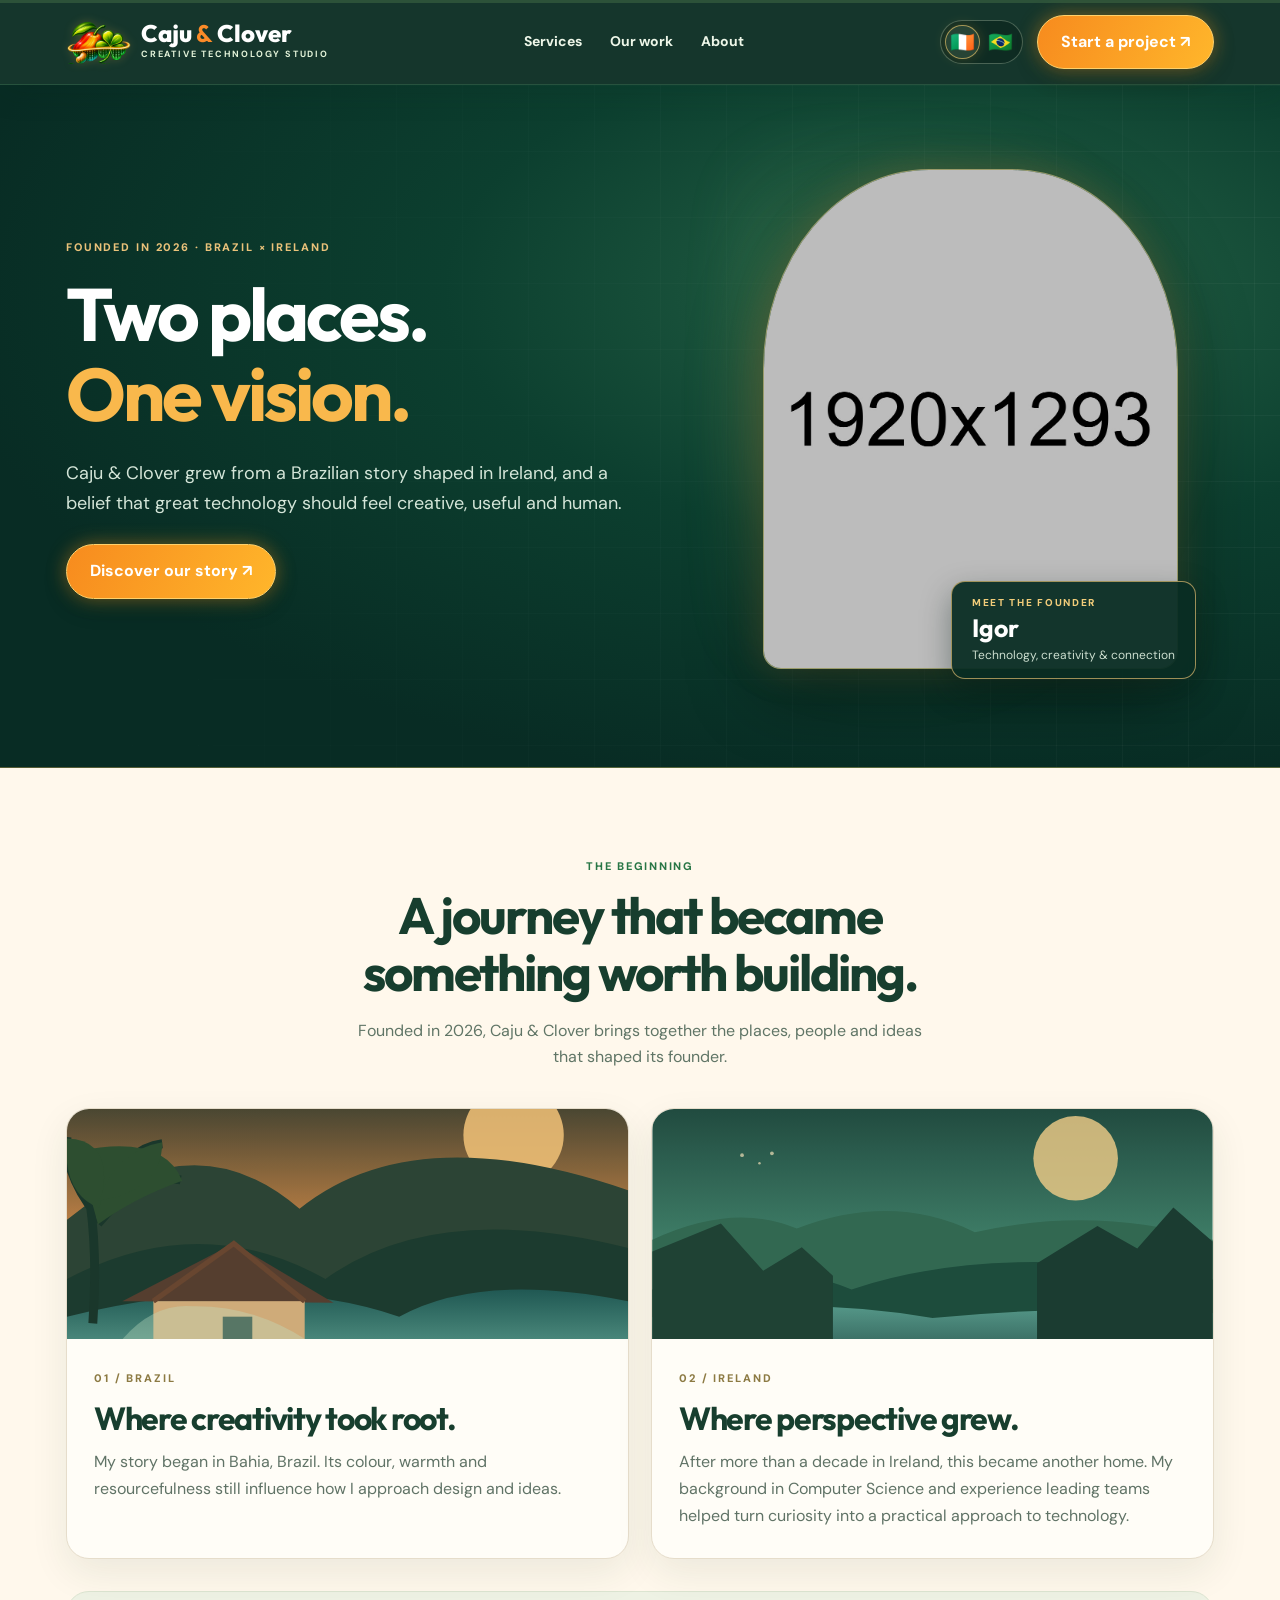
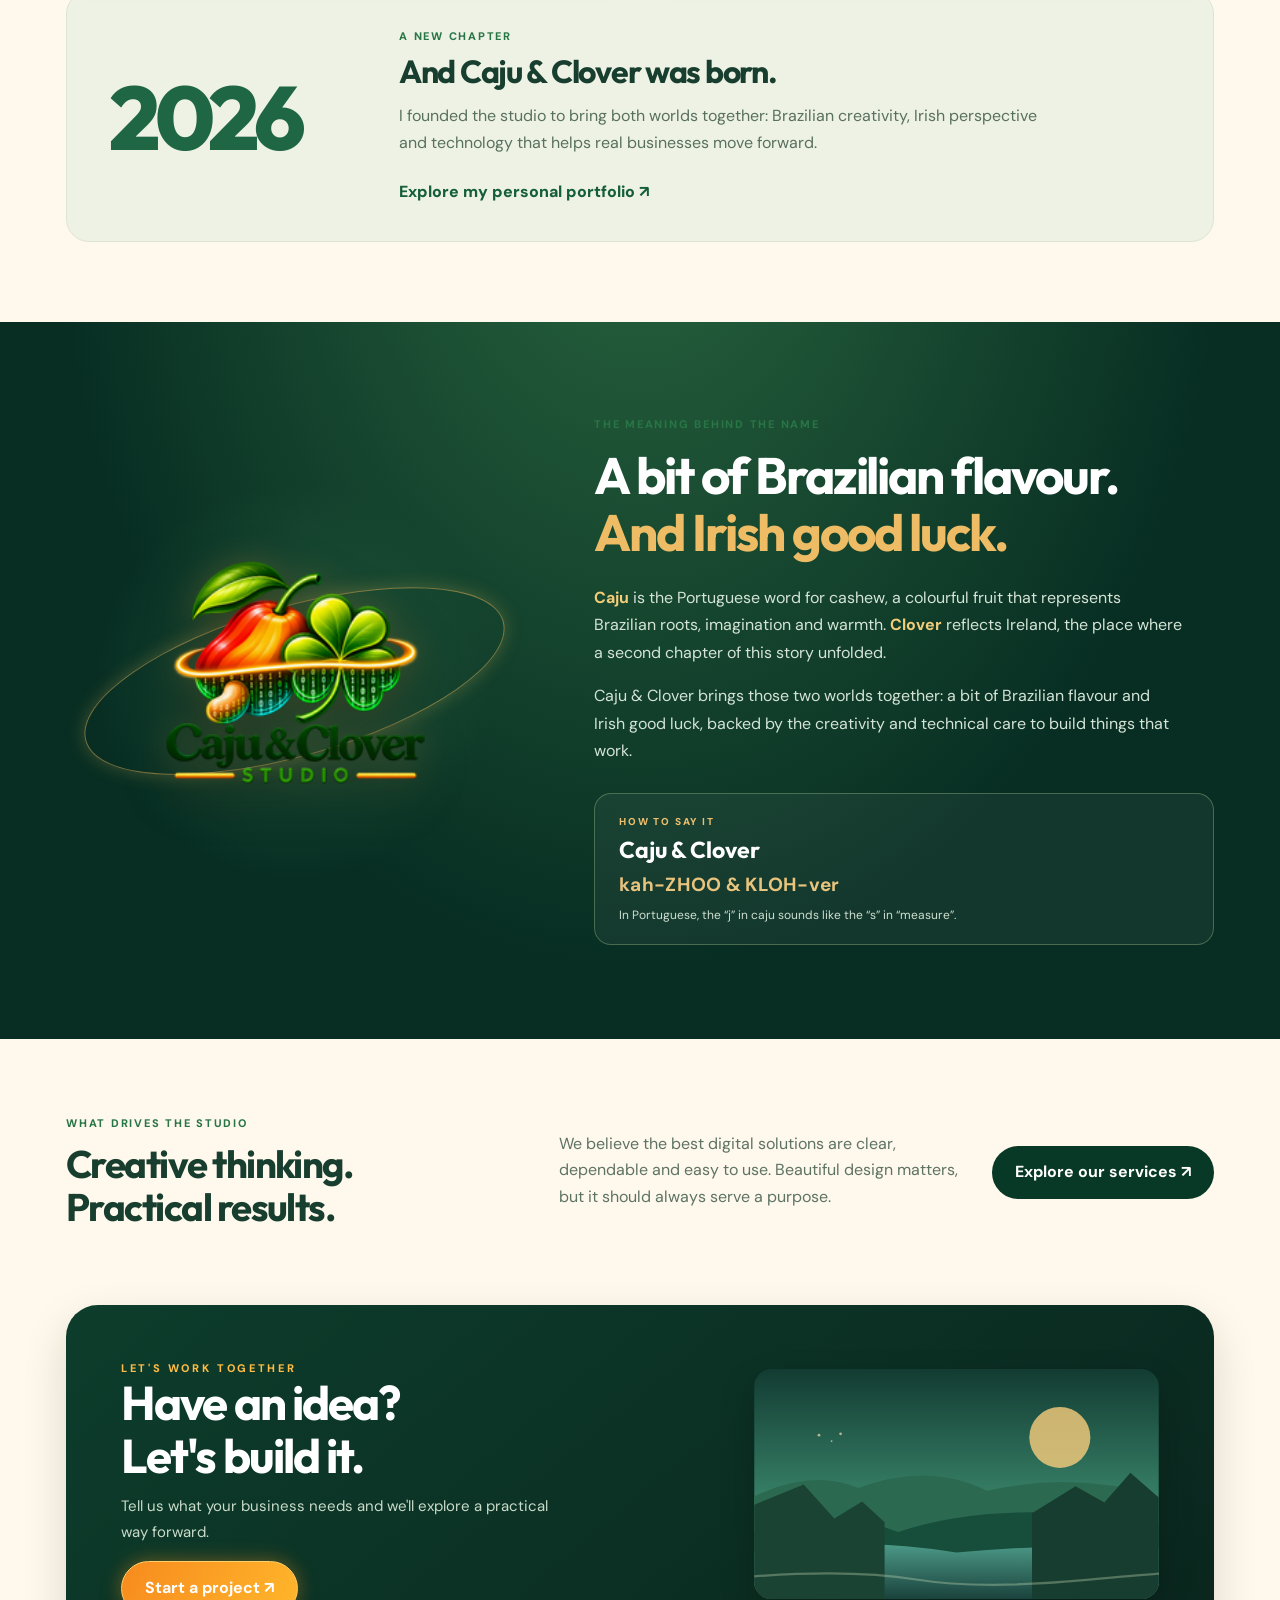
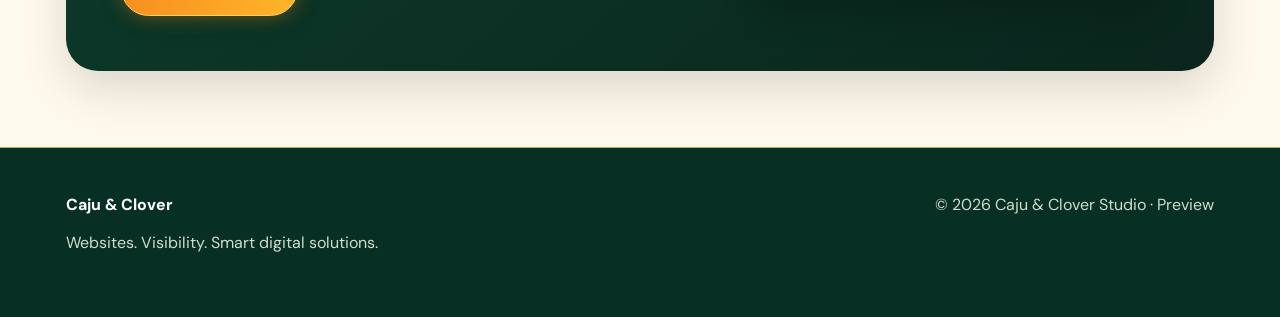
==== caju-clover-preview/about.html @ a272447a "Use approved Caju Clover branding in about.html header, favicon and About artwork" ====
<!doctype html><html lang="en"><head><meta charset="UTF-8"><meta name="viewport" content="width=device-width,initial-scale=1"><title>About | Caju & Clover Studio</title><meta name="description" content="Discover the Brazilian-Irish creative technology studio behind Caju & Clover."><link rel="icon" type="image/png" href="assets/favicon.png?v=2"><link rel="apple-touch-icon" href="assets/favicon.png?v=2"><link rel="stylesheet" href="styles.css"><link rel="stylesheet" href="premium.css"><script defer src="i18n.js"></script><script defer src="script.js"></script></head><body><header><div class="progress-track"><div class="progress-bar" id="scroll-progress"></div></div><div class="nav container"><a class="logo" href="./"><img class="brand-icon" src="assets/logo-mark.png?v=2" width="82" height="55" alt="Caju & Clover logo"><span class="brand-name">Caju <b>&</b> Clover<small>CREATIVE TECHNOLOGY STUDIO</small></span></a><nav class="links"><a href="./#services">Services</a><a href="./#work">Our work</a><a href="about.html">About</a></nav><div class="nav-actions"><div class="language-switch" role="group" aria-label="Website language"><button type="button" class="language-button" data-lang="en" aria-label="English (Ireland)" title="English" aria-pressed="true"><span aria-hidden="true">🇮🇪</span></button><button type="button" class="language-button" data-lang="pt" aria-label="Português (Brasil)" title="Português" aria-pressed="false"><span aria-hidden="true">🇧🇷</span></button></div><a class="pill" href="./#contact">Start a project ↗</a></div></div></header><main>
<section class="about-hero founder-hero"><div class="container founder-hero-grid">
  <div class="founder-hero-copy"><div class="eyebrow">FOUNDED IN 2026 · BRAZIL × IRELAND</div>
    <h1>Two places.<br><span class="gold-word">One vision.</span></h1>
    <p>Caju & Clover grew from a Brazilian story shaped in Ireland, and a belief that great technology should feel creative, useful and human.</p>
    <a class="btn gold" href="#our-story">Discover our story ↗</a>
  </div>
  <div class="founder-portrait-wrap"><div class="portrait-halo" aria-hidden="true"></div>
    <img class="founder-portrait" src="../images/about-image-lg.jpg" alt="Portrait from Igor's personal portfolio" loading="eager" width="480" height="500">
    <div class="founder-portrait-caption"><span>MEET THE FOUNDER</span><strong>Igor</strong><small>Technology, creativity & connection</small></div>
  </div>
</div></section>
<section class="section story-section" id="our-story"><div class="container">
  <div class="story-heading"><div class="tag">THE BEGINNING</div><h2>A journey that became<br>something worth building.</h2><p>Founded in 2026, Caju & Clover brings together the places, people and ideas that shaped its founder.</p></div>
  <div class="journey-grid">
    <article class="journey-card journey-brazil"><img src="assets/pousada.svg" alt="Illustrated Brazilian landscape at golden hour" loading="lazy"><div class="journey-copy"><span class="journey-number">01 / BRAZIL</span><h3>Where creativity took root.</h3><p>My story began in Bahia, Brazil. Its colour, warmth and resourcefulness still influence how I approach design and ideas.</p></div></article>
    <article class="journey-card journey-ireland"><img src="assets/irish-coast.svg" alt="Illustrated Irish coastal hills at sunset" loading="lazy"><div class="journey-copy"><span class="journey-number">02 / IRELAND</span><h3>Where perspective grew.</h3><p>After more than a decade in Ireland, this became another home. My background in Computer Science and experience leading teams helped turn curiosity into a practical approach to technology.</p></div></article>
  </div>
  <div class="founding-statement"><div class="founding-year">2026</div><div><div class="tag">A NEW CHAPTER</div><h3>And Caju & Clover was born.</h3><p>I founded the studio to bring both worlds together: Brazilian creativity, Irish perspective and technology that helps real businesses move forward.</p><a href="https://igorads.com/" target="_blank" rel="noopener noreferrer" class="story-link">Explore my personal portfolio ↗</a></div></div>
</div></section>
<section class="section name-section highlight"><div class="container">
  <div class="name-story-grid"><div class="name-story-image"><img class="approved-name-logo" src="assets/logo-approved.png?v=2" width="200" height="200" alt="Caju & Clover Studio official logo" loading="lazy"><span class="name-orbit" aria-hidden="true"></span></div><div class="name-story-copy">
    <div class="tag">THE MEANING BEHIND THE NAME</div><h2>A bit of Brazilian flavour.<br><span class="warm-word">And Irish good luck.</span></h2>
    <p><strong>Caju</strong> is the Portuguese word for cashew, a colourful fruit that represents Brazilian roots, imagination and warmth. <strong>Clover</strong> reflects Ireland, the place where a second chapter of this story unfolded.</p>
    <p>Caju & Clover brings those two worlds together: a bit of Brazilian flavour and Irish good luck, backed by the creativity and technical care to build things that work.</p>
    <div class="pronunciation"><span class="pronunciation-label">HOW TO SAY IT</span><strong>Caju & Clover</strong><span class="pronunciation-sound">kah-ZHOO &amp; KLOH-ver</span><small>In Portuguese, the “j” in caju sounds like the “s” in “measure”.</small></div>
  </div></div>
</div></section>
<section class="section founder-values"><div class="container founder-values-inner">
  <div><div class="tag">WHAT DRIVES THE STUDIO</div><h2>Creative thinking.<br>Practical results.</h2></div>
  <p>We believe the best digital solutions are clear, dependable and easy to use. Beautiful design matters, but it should always serve a purpose.</p>
  <a class="pill" href="./#services">Explore our services ↗</a>
</div></section>
<section class="section" style="padding-top:0"><div class="container"><div class="contact founder-contact"><div><div class="eyebrow">LET'S WORK TOGETHER</div><h2>Have an idea?<br>Let's build it.</h2><p>Tell us what your business needs and we'll explore a practical way forward.</p><a class="btn gold" href="./#contact">Start a project ↗</a></div><div class="founder-contact-art" aria-hidden="true"><img src="assets/irish-coast.svg" alt=""></div></div></div></section>
</main><footer><div class="container"><div><a class="footer-brand" href="./" aria-label="Caju & Clover homepage"><strong>Caju & Clover</strong></a><p>Websites. Visibility. Smart digital solutions.</p></div><div>© <span data-year></span> Caju & Clover Studio · Preview</div></div></footer></body></html>
---- caju-clover-preview/styles.css ----
@import url('https://fonts.googleapis.com/css2?family=DM+Sans:wght@400;500;600;700&family=Outfit:wght@400;500;600;700;800&display=swap');
:root{--forest:#082f23;--deep:#061f19;--mint:#bade9d;--cream:#faf7ef;--gold:#f5bb52;--orange:#f47737;--ink:#173e2e;--line:#dfe7d6}*{box-sizing:border-box}html{scroll-behavior:smooth}body{margin:0;font:16px/1.55 'DM Sans',sans-serif;color:var(--ink);background:var(--cream)}h1,h2,h3,h4{font-family:Outfit,sans-serif;line-height:1.08;letter-spacing:-.04em;margin:0}p{margin:.8rem 0 1rem}a{text-decoration:none;color:inherit}button,input,select,textarea{font:inherit}button{cursor:pointer}.container{max-width:1200px;margin:auto;padding:0 26px}header{position:sticky;top:0;z-index:100;background:#faf7efeb;border-bottom:1px solid #e3e8dc;backdrop-filter:blur(18px)}.nav{height:84px;display:flex;align-items:center;justify-content:space-between;gap:30px}.logo{font:800 25px/1 Outfit;color:var(--forest);white-space:nowrap}.logo b{color:var(--orange)}.logo small{display:block;font:700 9px/2 'DM Sans';letter-spacing:.2em;color:#69836f}.links{display:flex;align-items:center;gap:28px;font-size:14px;font-weight:700}.links a:hover{color:#d47d19}.pill,.btn{display:inline-flex;align-items:center;justify-content:center;gap:12px;border:0;border-radius:100px;padding:14px 23px;font-weight:700;transition:.25s transform,.25s box-shadow}.btn:hover,.pill:hover{transform:translateY(-3px);box-shadow:0 12px 35px #0002}.pill{background:var(--forest);color:white}.btn.gold{background:var(--gold);color:var(--forest)}.btn.ghost{border:1px solid #a2b3a5;color:white;background:#ffffff0b}.eyebrow{font-weight:800;font-size:11px;letter-spacing:.24em;text-transform:uppercase;color:var(--gold)}.hero{position:relative;overflow:hidden;min-height:660px;background:radial-gradient(ellipse at 78% 35%,#1a6349 0%,transparent 42%),linear-gradient(140deg,#061d18,#103d2d 75%);color:#fff}.hero:after{content:'';position:absolute;inset:0;pointer-events:none;background-image:linear-gradient(#ffffff09 1px,transparent 1px),linear-gradient(90deg,#ffffff09 1px,transparent 1px);background-size:65px 65px;mask-image:linear-gradient(90deg,transparent,#000)}.hero-inner{position:relative;z-index:1;display:grid;grid-template-columns:1fr 1fr;align-items:center;gap:45px;min-height:650px}.hero h1{font-size:clamp(48px,5.5vw,86px);max-width:700px}.hero h1 em{color:#f7bb57;font-style:normal}.hero p{max-width:530px;color:#c6d8cb;font-size:18px}.cta{display:flex;gap:13px;flex-wrap:wrap;margin-top:30px}.chips{display:flex;flex-wrap:wrap;gap:8px;margin-top:35px}.chips span{border:1px solid #ffffff26;padding:8px 12px;border-radius:99px;color:#d8ebdd;font-size:12px}.orb{position:relative;height:430px;display:grid;place-items:center}.halo{position:absolute;width:380px;height:380px;background:radial-gradient(circle,#f5bb5260,transparent 68%);filter:blur(15px);animation:pulse 5s ease-in-out infinite}.screen{position:relative;width:90%;max-width:520px;border:1px solid #91b8a276;border-radius:17px;background:#f9f8ef;color:var(--forest);box-shadow:0 30px 80px #0008;transform:perspective(900px) rotateY(-10deg) rotateX(4deg);animation:float 7s ease-in-out infinite;overflow:hidden}.screen-top{padding:13px 18px;background:#e4eadb;display:flex;gap:6px}.dot{height:8px;width:8px;border-radius:50%;background:#96af94}.screen-hero{padding:40px 30px;background:linear-gradient(145deg,#fffdf5,#e8f3df);min-height:245px}.screen-hero h3{font-size:45px}.screen-hero p{font-size:13px;color:#5e7467}.mock-cta{background:#0a4a35;color:#fff;padding:9px 14px;border-radius:40px;font:700 12px 'DM Sans';display:inline-block}.screen-foot{padding:15px;display:grid;grid-template-columns:repeat(3,1fr);gap:10px}.screen-foot i{height:45px;background:#e6f0db;border-radius:10px}.float-label{position:absolute;z-index:2;background:#f5bb52;color:#073324;padding:15px 20px;border-radius:15px;right:-7px;bottom:15px;box-shadow:0 15px 50px #0004;font-size:13px;font-weight:800;animation:float 5s ease-in-out infinite reverse}.section{padding:100px 0}.section-head{display:flex;align-items:end;justify-content:space-between;gap:30px;margin-bottom:30px}.section h2{font-size:clamp(34px,4vw,60px)}.muted{color:#607a68}.filters{display:flex;flex-wrap:wrap;gap:8px;margin:30px 0}.filter{border:1px solid #ccdacd;background:transparent;border-radius:30px;padding:10px 17px;color:#315944;font-weight:700}.filter.active{background:#0e4c36;color:white}.services{display:grid;grid-template-columns:repeat(3,1fr);gap:15px}.service{background:white;border:1px solid var(--line);border-radius:22px;padding:29px;min-height:280px;display:flex;flex-direction:column;transition:transform .3s,border .3s,box-shadow .3s;position:relative;overflow:hidden}.service:hover{transform:translateY(-6px);border-color:#a1c995;box-shadow:0 22px 45px #092b1614}.service:before{content:'';position:absolute;width:110px;height:110px;border-radius:100%;background:radial-gradient(circle,#e9f5dc,transparent 74%);right:-20px;top:-24px}.service .ic{font-size:26px;color:#1e754b;border:1px solid #d9e9d4;background:#f4faee;border-radius:12px;width:51px;height:51px;display:grid;place-items:center;margin-bottom:24px}.service h3{font-size:23px}.service p{font-size:14px;color:#5a7061}.service a{margin-top:auto;font-weight:800;font-size:13px;color:#1b704b}.service[hidden]{display:none}.highlight{background:#0b3527;color:#fff}.highlight .muted{color:#c1d2c5}.steps{display:grid;grid-template-columns:repeat(4,1fr);gap:18px;margin-top:38px}.step{border-top:1px solid #71a078;padding-top:18px}.step b{color:#f4bc58}.step h3{margin-top:13px;font-size:26px}.step p{font-size:14px;color:#bdd4c5}.showcase{display:grid;grid-template-columns:1fr 1fr;gap:20px;margin-top:36px}.show{background:#eff4e9;border-radius:24px;padding:30px;min-height:260px;position:relative;overflow:hidden}.show:nth-child(2){background:#f6ebd7}.show h3{font-size:32px}.show p{color:#617461}.browser{margin-top:30px;border:1px solid #d2dac9;background:white;padding:20px;border-radius:12px;box-shadow:0 24px 50px #092f2416;transform:rotate(-2deg)}.browser strong{font:700 23px Outfit}.browser .bar{height:7px;background:#d6e7cb;width:75%;border-radius:10px;margin:13px 0}.browser .bar.short{width:45%}.about-teaser{display:grid;grid-template-columns:1fr 1fr;gap:65px;align-items:center}.about-teaser p{font-size:17px}.symbol{font-size:110px;line-height:1;text-align:center;filter:drop-shadow(0 12px 30px #f5bb5250)}.contact{background:linear-gradient(140deg,#0d3d2c,#0a251d);color:white;border-radius:32px;padding:55px;display:grid;grid-template-columns:1fr 1fr;gap:45px}.contact h2{font-size:48px}.contact p{color:#c9dbc9}form{display:grid;gap:12px}input,select,textarea{padding:14px 16px;border:1px solid #bad4c17a;border-radius:10px;background:#ffffffeb;color:#173e2e;width:100%}textarea{min-height:110px}footer{padding:45px 0;background:#082f23;color:#cfddce}footer .container{display:flex;justify-content:space-between;flex-wrap:wrap;gap:20px}.tag{font-size:12px;font-weight:800;letter-spacing:.16em;color:#519560}.about-hero{padding:95px 0;background:radial-gradient(circle at 85% 20%,#27674b,#082f23 65%);color:white}.about-hero h1{font-size:clamp(47px,6vw,88px);max-width:900px}.about-hero p{max-width:700px;color:#c7decb;font-size:19px}.story-grid{display:grid;grid-template-columns:1fr 1fr;gap:70px;align-items:center}.story-grid h2{font-size:54px}.value-grid{display:grid;grid-template-columns:repeat(3,1fr);gap:18px}.value-grid article{padding:26px;border-radius:22px;background:#fff;border:1px solid #e0e6d9}.value-grid h3{font-size:24px}.value-grid p{color:#647a68}.reveal{opacity:0;transform:translateY(22px);transition:opacity .65s,transform .65s}.reveal.visible{opacity:1;transform:none}@keyframes float{50%{transform:translateY(-12px) perspective(900px) rotateY(-8deg) rotateX(4deg)}}@keyframes pulse{50%{opacity:.5;transform:scale(1.1)}}@media(max-width:900px){.hero-inner,.about-teaser,.contact,.story-grid{grid-template-columns:1fr}.hero-inner{padding-top:70px;padding-bottom:65px}.services,.value-grid{grid-template-columns:repeat(2,1fr)}.steps{grid-template-columns:repeat(2,1fr)}.links{gap:12px;font-size:12px}.orb{height:340px}.screen{width:85%}}@media(max-width:600px){.nav{height:74px}.links{display:none}.hero h1{font-size:48px}.hero-inner{gap:10px}.orb{height:280px}.screen-hero{min-height:190px;padding:22px}.screen-hero h3{font-size:32px}.float-label{right:10px}.services,.showcase,.value-grid,.steps{grid-template-columns:1fr}.section{padding:65px 0}.section-head{display:block}.contact{padding:30px 22px}.contact h2{font-size:37px}.about-hero{padding:75px 0}.story-grid h2{font-size:38px}.container{padding:0 20px}}@media(prefers-reduced-motion:reduce){*,*:before,*:after{animation:none!important;scroll-behavior:auto!important;transition:none!important}.reveal{opacity:1;transform:none}}
---- caju-clover-preview/premium.css ----
:root{--forest:#083826;--deep:#041e17;--gold:#ffbb43;--cream:#fff8ec;--orange:#fb8b28}
body{background:#fff8ec}header{background:#06291fef;border-bottom:1px solid #6fc18135;color:#fff;box-shadow:0 8px 30px #05291c25}header .logo{color:#fff;display:flex;align-items:center;gap:10px;font-size:24px}header .logo small{color:#e3f3d9}.brand-icon{width:51px;height:42px;object-fit:contain}.brand-name{display:block}.links a{color:#eef7e9}.links a:hover{color:#ffbe55}header .pill,.btn.gold{background:linear-gradient(115deg,#f78b1e,#ffb62b);color:#fff;border:1px solid #ffd06a;box-shadow:0 0 19px #ef971d70,0 8px 22px #071e1450}.progress-track{height:3px;position:absolute;left:0;right:0;top:0;background:#6ca25f44}.progress-bar{height:100%;width:0;background:linear-gradient(90deg,#fb8223,#ffd368,#ccf879);box-shadow:0 0 12px #fbbb38;transition:width .09s linear}.hero{background:linear-gradient(90deg,#032417e8 0%,#063620d9 40%,#0c3e27bb 100%),radial-gradient(ellipse at 80% 15%,#629c3570,transparent 50%),#063826;min-height:650px}.hero:before{content:'';position:absolute;inset:0;background:radial-gradient(ellipse at 72% 10%,#edb43925,transparent 55%),linear-gradient(170deg,transparent 52%,#0a3224c0 83%,#031e17);pointer-events:none}.hero:after{background-size:58px 58px;opacity:.32}.hero-inner{min-height:625px;grid-template-columns:1fr 1.1fr;gap:24px}.hero h1{font-size:clamp(43px,4.55vw,70px);letter-spacing:-.055em}.hero h1 em{color:#ffb34e}.hero .eyebrow{color:#f6c97f}.hero p{font-size:17px;max-width:485px}.hero .chips span{background:#ffffff0c;border-color:#f8c47542;color:#e7ecd6}.hero .chips span:before{content:'✦';color:#ffcc61;padding-right:7px}.hero .cta .btn{box-shadow:0 0 20px #fc9e3d50}.hero .cta .btn.ghost{box-shadow:none}.hero:has(.hero-inner) {border-bottom:4px solid #d3ab53}.orb{height:455px;isolation:isolate}.orb:before{content:'';position:absolute;width:110%;height:260px;border:2px solid #ffc66b70;border-radius:50%;transform:rotate(-15deg);box-shadow:0 0 18px #ffb53e65,inset 0 0 20px #ffb43d25;z-index:-1}.halo{width:470px;height:420px;background:radial-gradient(circle,#f9ad3952,transparent 68%)}.screen{width:96%;background:#052e25;border:1px solid #f5c467a8;box-shadow:0 0 0 5px #ffa93113,0 0 38px #f4a63485,0 26px 65px #0009;transform:perspective(950px) rotateY(-11deg) rotateX(5deg)}.screen-top{background:#0c2d26;padding:12px 15px;align-items:center}.screen-top:after{content:'yourbusiness.com';color:#cae2ce;font:500 11px 'DM Sans';margin-left:15px;letter-spacing:.02em}.dot:first-child{background:#f36b49}.dot:nth-child(2){background:#f8bc49}.dot:nth-child(3){background:#9ad86e}.screen-hero{position:relative;min-height:275px;padding:36px 30px;color:white;background:linear-gradient(90deg,#06281df0 0%,#0b3326a0 58%,#102b1777),url('assets/pousada.svg') center/cover}.screen-hero .tag{color:#d3f5a4}.screen-hero h3{color:#fff;font-size:clamp(29px,3vw,45px);margin-top:12px}.screen-hero p{color:#dfefde;font-size:12px}.mock-cta{background:linear-gradient(90deg,#ffad33,#f47b1e);color:#123628}.screen-foot{background:#0b3227;padding:10px}.screen-foot i{height:42px;background:linear-gradient(160deg,#1c5f41,#0c382e);border:1px solid #6bba6080;position:relative}.screen-foot i:after{content:'✦';display:grid;place-items:center;position:absolute;inset:0;color:#dfc35e;font-style:normal}.screen-foot i:nth-child(2):after{content:'◈'}.screen-foot i:nth-child(3):after{content:'↗'}.float-label{bottom:30px;right:0;background:#112f24e9;color:#fcf9e0;border:1px solid #ffe3a3;box-shadow:0 0 28px #ffbd5470;backdrop-filter:blur(10px)}.metric{position:absolute;right:-28px;top:66px;z-index:4;width:188px;padding:14px 18px;border:1px solid #ffde8d;border-radius:13px;color:#ecfbe8;background:#092e25e9;box-shadow:0 0 24px #ffb33c55;animation:float 5.5s ease-in-out infinite}.metric strong{float:right;color:#d9ff89}.metric svg{width:100%;height:56px}.hero-wave{position:absolute;bottom:-2px;left:0;width:100%;height:60px;z-index:5}.section{padding:82px 0}.section h2{font-size:clamp(33px,3.5vw,53px)}.section-head p{max-width:440px}.service{border-radius:19px;background:linear-gradient(140deg,#fffdfa,#faf1e1);box-shadow:0 5px 15px #49260011;min-height:215px;padding:24px 25px;display:grid;grid-template-columns:56px 1fr;grid-template-rows:auto 1fr;column-gap:17px}.service:before{display:none}.service .ic{grid-row:1/3;width:55px;height:55px;background:#e8efd2;color:#24672c;border:1px solid #dfe9bc;border-radius:14px;box-shadow:0 6px 12px #0b461c18;font-size:29px}.service h3{font-size:21px;align-self:end}.service p{grid-column:2;font-size:13px;margin:.7rem 0}.service a{grid-column:2;align-self:end;margin-top:4px}.services{gap:13px}.filter.active{background:#0d422e;box-shadow:0 5px 16px #19462625}.highlight{background:radial-gradient(ellipse at 50% -25%,#29663f,#082e23 65%);border-block:3px solid #dfb35d;box-shadow:0 0 18px #e3a94c20}.highlight .steps{margin-top:28px}.highlight .step{border:0}.highlight .step b{font-size:12px;color:#f0ca77}.highlight .step h3{color:#fff}.step-symbol{font-size:23px;border:1px solid #95ba6988;background:linear-gradient(160deg,#235e3c,#073224);box-shadow:0 0 15px #ffce513b;display:grid;place-items:center;width:55px;height:55px;border-radius:12px;color:#eacf74;margin-bottom:14px}.showcase{gap:19px}.show{background:linear-gradient(145deg,#fffef5,#fff1dd);border:1px solid #e7ddc7;box-shadow:0 8px 24px #07381d13;padding:19px;border-radius:20px;display:grid;grid-template-columns:57% 1fr;column-gap:17px;min-height:245px}.show:nth-child(2){background:linear-gradient(145deg,#fffdf2,#ecf6e6)}.show .browser{grid-row:1/4;grid-column:1;transform:none;margin:0;align-self:center;overflow:hidden;padding:0;background:#082b22;border:1px solid #e0d5a8;box-shadow:0 14px 28px #0a302a30}.show .browser img{display:block;width:100%;height:170px;object-fit:cover}.show .browser:before{content:'● ● ●   cajuclover / preview';display:block;color:#d9dab9;font-size:10px;letter-spacing:2px;padding:7px 12px}.show .tag{grid-column:2;font-size:10px;color:#b07319}.show h3{grid-column:2;font-size:25px}.show p{grid-column:2;font-size:13px}.show .concept-note{grid-column:2;font-size:11px;color:#987542}.about-teaser .symbol{font-size:0;height:340px;position:relative;border-radius:0 55% 35% 0;background:linear-gradient(25deg,#093f2c77,#f5ad4455),url('assets/pousada.svg') center/cover;box-shadow:inset -30px -30px 50px #06351d3d}.about-teaser .symbol:after{content:'BR • IE';position:absolute;right:10%;bottom:14%;font:800 30px Outfit;color:#fff7e0;text-shadow:0 3px 15px #0008}.about-teaser{gap:50px}.contact{box-shadow:0 18px 46px #061b1724}.tag{color:#287645}footer{border-top:1px solid #c3a75c}a:focus-visible,button:focus-visible,input:focus-visible,select:focus-visible,textarea:focus-visible{outline:3px solid #f6b64f;outline-offset:3px}
@media(max-width:1000px){.metric{right:0}.show{grid-template-columns:1fr}.show .browser,.show .tag,.show h3,.show p,.show .concept-note{grid-column:1}.show .browser{grid-row:auto}.show .browser img{height:185px}.show h3{margin-top:12px}.service{min-height:250px}}
@media(max-width:900px){.hero-inner{grid-template-columns:1fr}.orb{height:390px}.metric{right:6%;top:25px}.hero h1{font-size:clamp(48px,7vw,76px)}.hero-inner{padding-bottom:100px}.services{grid-template-columns:repeat(2,1fr)}.service{min-height:235px}.about-teaser .symbol{height:300px}}
@media(max-width:600px){header .logo{font-size:19px}.brand-icon{width:42px;height:34px}.nav .pill{font-size:11px;padding:12px}.hero-inner{padding-top:55px;padding-bottom:80px}.hero h1{font-size:43px}.hero p{font-size:15px}.orb{height:330px}.screen{width:94%}.screen-hero{min-height:210px}.screen-hero h3{font-size:30px}.metric{right:0;top:15px;width:140px;font-size:10px}.metric svg{height:35px}.float-label{font-size:10px;padding:8px 12px;bottom:7px}.services{grid-template-columns:1fr}.service{min-height:190px}.showcase{grid-template-columns:1fr}.hero-wave{height:30px}.about-teaser .symbol{height:240px}}
/* Approved neon artwork in shared site navigation */
header .brand-icon{width:65px;height:53px;object-fit:contain;flex:none;filter:drop-shadow(0 0 5px rgba(243,171,56,.23))}.footer-brand{color:#fff;text-decoration:none}.footer-brand:hover{color:#ffcb6d}@media(max-width:600px){header .brand-icon{width:47px;height:38px}}

/* Service icons precisely styled to match the approved mockup */
.service .ic{display:flex;align-items:center;justify-content:center;width:58px;height:58px;min-width:58px;border:0;border-radius:16px;background:linear-gradient(145deg,#f3f8dd 0%,#e3efb5 100%);color:#08742c;box-shadow:0 5px 11px rgba(62,87,28,.17);margin:0}.service .ic svg{display:block;width:37px;height:37px;flex:none;overflow:visible}.service{grid-template-columns:58px minmax(0,1fr);column-gap:18px}

/* Focused homepage hero: concise copy and uncluttered product preview */
.hero-copy{max-width:600px;position:relative;z-index:2}
.hero .eyebrow{font-size:11px;letter-spacing:.18em}
.hero h1{font-size:clamp(43px,4.9vw,76px);line-height:1.06}
.hero p{max-width:510px;font-size:clamp(16px,1.25vw,19px);line-height:1.65;color:#d9e8dd;margin:27px 0 0}
.hero .cta{margin-top:30px}
.hero .cta .btn{min-width:170px}
.screen-preview-label{font-size:11px;font-weight:750;letter-spacing:.15em;color:#dbefc2}
.screen-hero{display:flex;flex-direction:column;align-items:flex-start;justify-content:center;gap:17px}
.screen-hero h3{margin:0;font-size:clamp(31px,3vw,45px);line-height:1.08}
.screen-hero .mock-cta{margin-top:8px}
.hero .screen-foot i{opacity:.85}
@media(max-width:900px){.hero-copy{max-width:690px}.hero-inner{gap:16px}}
@media(max-width:600px){.hero h1{font-size:clamp(39px,10vw,54px)}.hero .cta .btn{min-width:0}.hero p{margin-top:18px}.screen-preview-label{font-size:9px}}

/* Unified editorial hierarchy across homepage and About page */
.section{padding-block:76px}
.section-head{align-items:end;gap:36px;margin-bottom:28px}
.section-head .muted{max-width:375px;font-size:15px;line-height:1.65}
.section .tag,.about-hero .eyebrow{font-size:11px;letter-spacing:.16em}
.section h2{line-height:1.12}
.service{min-height:198px;padding:22px 23px;align-content:start}
.service h3{font-size:20px;line-height:1.17;letter-spacing:-.025em}
.service p{font-size:13px;line-height:1.53;margin:9px 0 0}
.service a{font-size:12px;font-weight:800;margin-top:14px}
.filters{margin:22px 0 27px}
.filter{font-size:13px;padding:9px 15px}
.highlight{border-block-width:1px;box-shadow:none}
.highlight .steps{gap:26px}
.highlight .step h3{font-size:23px}
.highlight .step p{line-height:1.55;max-width:215px}
.show{min-height:230px}
.show h3{font-size:25px}
.show p{font-size:13px;line-height:1.55}
.concept-note{display:block;font-size:11px;letter-spacing:.015em}
.about-teaser p{font-size:16px;line-height:1.7;max-width:480px}
.contact{gap:55px;align-items:start}
.contact h2{font-size:clamp(35px,3.7vw,52px);line-height:1.1;max-width:510px}
.contact p{font-size:15px;line-height:1.7;max-width:430px}
.contact form{max-width:520px;width:100%}
.about-hero{padding:88px 0}
.about-hero h1{font-size:clamp(45px,5vw,74px);max-width:810px}
.about-hero p{font-size:18px;line-height:1.65;max-width:610px}
.story-grid{gap:58px}
.story-grid h2{font-size:clamp(35px,3.8vw,56px)}
.story-grid p{font-size:16px;line-height:1.75}
.story-grid .symbol{font-size:80px}
.about-hero+.section .story-grid{min-height:325px}
@media(max-width:900px){.section-head{align-items:start}.section-head .muted{max-width:450px}.service{min-height:210px}.contact{gap:27px}}
@media(max-width:600px){.section{padding-block:58px}.section-head{display:block;margin-bottom:21px}.section-head .muted{margin-top:18px}.services{gap:12px}.service{min-height:184px;padding:20px}.service h3{font-size:19px}.filters{gap:6px}.filter{padding:8px 11px;font-size:12px}.contact{padding:28px 23px}.contact h2{font-size:36px}.about-hero{padding:72px 0}.about-hero p{font-size:16px}.story-grid{gap:25px}.story-grid .symbol{display:none}}

/* Centred, calm process introduction */
.process-section .process-intro{text-align:center;max-width:660px;margin:0 auto 35px}
.process-section .process-intro .tag{color:#f1c879}
.process-section .process-intro h2{margin:12px auto 14px;max-width:520px}
.process-section .process-intro p{margin:0 auto;max-width:480px;line-height:1.6;text-align:center}
.process-section .steps{text-align:left;margin-top:38px}

/* Floating hero dashboard accents, visual only and deliberately restrained */
.hero .orb{overflow:visible}
.hero-performance{position:absolute;z-index:6;top:10px;right:-24px;width:208px;padding:17px 17px 13px;border:1px solid #d9bb75;border-radius:17px;background:rgba(5,40,29,.91);backdrop-filter:blur(14px);box-shadow:0 0 25px rgba(245,174,70,.23),0 14px 32px rgba(0,0,0,.28);color:#eff8e9;animation:hero-card-float 7s ease-in-out infinite}
.hero-performance>span{display:block;font-size:13px;font-weight:700;margin-bottom:5px}
.hero-performance svg{display:block;width:100%;height:65px;filter:drop-shadow(0 0 5px rgba(154,252,118,.33))}
.hero-performance small{display:block;font-size:10px;color:#b9ccb8}
.hero-seo-badge{position:absolute;z-index:7;bottom:20px;right:-6px;display:flex;gap:12px;align-items:center;border:1px solid #7eb276;border-radius:13px;background:rgba(7,50,35,.94);color:#e9f3db;padding:12px 17px;box-shadow:0 10px 27px #001b1370,0 0 14px #90d87430;animation:hero-card-float 6s ease-in-out infinite reverse}
.hero-seo-badge strong{font-size:12px;font-weight:700;white-space:nowrap}
.seo-bars{display:flex;align-items:end;gap:3px;height:24px;width:34px}
.seo-bars i{display:block;background:linear-gradient(#f6d372,#8fdc70);width:6px;border-radius:3px 3px 1px 1px;box-shadow:0 0 6px #e5c66a44}
.seo-bars i:nth-child(1){height:7px}.seo-bars i:nth-child(2){height:13px}.seo-bars i:nth-child(3){height:18px}.seo-bars i:nth-child(4){height:23px}
@keyframes hero-card-float{0%,100%{transform:translateY(0)}50%{transform:translateY(-10px)}}
@media(max-width:1020px){.hero-performance{right:0;top:0;width:174px}.hero-seo-badge{right:3px;bottom:1px}}
@media(max-width:600px){.process-section .process-intro{margin-bottom:26px}.process-section .process-intro h2{margin-top:11px}.process-section .steps{margin-top:22px}.hero-performance{width:139px;top:4px;right:0;padding:10px;border-radius:12px}.hero-performance>span{font-size:10px}.hero-performance svg{height:43px}.hero-performance small{font-size:8px}.hero-seo-badge{right:0;bottom:4px;padding:8px 10px;gap:8px}.hero-seo-badge strong{font-size:10px}.seo-bars{transform:scale(.8);transform-origin:right center}}
@media(prefers-reduced-motion:reduce){.hero-performance,.hero-seo-badge{animation:none}}

/* Interactive two-sided service cards */
.services .service-flip{height:236px;min-height:236px;display:block;padding:0;overflow:visible;background:transparent;border:0;box-shadow:none;perspective:1100px}
.service-flip .service-flip-inner{position:relative;width:100%;height:100%;transform-style:preserve-3d;transition:transform .65s cubic-bezier(.2,.75,.2,1);border-radius:19px}
.service-flip.is-flipped .service-flip-inner{transform:rotateY(180deg)}
.service-flip .service-face{position:absolute;inset:0;display:flex;flex-direction:column;align-items:center;justify-content:center;padding:22px;border:1px solid #e5dfce;border-radius:19px;backface-visibility:hidden;-webkit-backface-visibility:hidden;box-shadow:0 5px 15px #49260012;overflow:hidden}
.service-flip .service-front{background:linear-gradient(145deg,#fffefa,#faf2e4)}
.service-flip .service-flip-trigger{display:flex;width:100%;height:100%;align-items:center;justify-content:center;flex-direction:column;gap:14px;border:0;background:none;color:#143b28;cursor:pointer;text-align:center}
.service-flip .service-front .ic{grid-row:auto;flex:none;margin:0;width:63px;height:63px}
.service-flip .service-front .ic svg{width:37px;height:37px}
.service-flip .service-title{font:700 21px/1.18 Outfit,sans-serif;letter-spacing:-.025em;max-width:240px}
.service-flip .flip-hint{color:#517760;font-size:12px;font-weight:700}
.service-flip .flip-hint span{color:#b78326;margin-left:3px}
.service-flip:hover .service-front,.service-flip:focus-within .service-front{border-color:#a6c78b;box-shadow:0 10px 28px #154d2626}
.service-flip .service-back{transform:rotateY(180deg);align-items:flex-start;justify-content:center;background:linear-gradient(135deg,#103f2c,#082c22);color:#fff;border-color:#a3b46a;box-shadow:0 10px 26px #0c2c2270}
.service-flip .service-back h3{font-size:21px;line-height:1.15;letter-spacing:-.035em;margin:10px 0 0;max-width:275px;color:#fff}
.service-flip .service-back p{grid-column:auto;margin:10px 0 16px;color:#d1e4d6;font-size:13px;line-height:1.5;max-width:275px}
.service-flip .flip-back-btn{position:absolute;right:16px;top:13px;padding:5px 7px;color:#c4ddc4;background:transparent;border:0;font-size:11px;font-weight:700;cursor:pointer}
.service-flip .service-cta{grid-column:auto;display:inline-flex;gap:12px;align-items:center;background:#f6b345;color:#123b2a;padding:10px 14px;border-radius:999px;font-size:12px;font-weight:800;box-shadow:0 3px 13px #0003;margin:0;white-space:nowrap}
.service-flip .service-cta:hover{background:#ffd17a;transform:translateY(-1px)}
.service-flip.is-flipped .service-front{pointer-events:none}
.service-flip:not(.is-flipped) .service-back{pointer-events:none}
.service-flip:focus-within{outline-offset:3px}
.service-flip[hidden]{display:none}
@media(max-width:900px){.services .service-flip{height:228px;min-height:228px}}
@media(max-width:600px){.services .service-flip{height:222px;min-height:222px}.service-flip .service-title{font-size:21px}.service-flip .service-face{padding:20px}}
@media(prefers-reduced-motion:reduce){.service-flip .service-flip-inner{transition:none}}


/* Bilingual navigation: Irish English and Brazilian Portuguese */
.nav-actions{display:flex;align-items:center;gap:14px;flex:none}
.language-switch{display:flex;align-items:center;gap:3px;border:1px solid rgba(227,243,211,.28);padding:4px;border-radius:99px;background:rgba(0,24,15,.35);flex:none}
.language-button{display:grid;place-items:center;min-width:35px;min-height:34px;padding:4px;border:1px solid transparent;border-radius:99px;background:transparent;color:#fff;cursor:pointer;font-size:20px;line-height:1;filter:saturate(.85);transition:background .2s,border-color .2s,transform .2s}
.language-button:hover{background:#ffffff1e;transform:translateY(-1px)}
.language-button.active{background:#d5edbb20;border-color:#e3c475a6;filter:saturate(1.15);box-shadow:0 0 12px #f7bc5730}
.language-button:focus-visible{outline:2px solid #ffcf71;outline-offset:2px}

/* Replaces the generic four-step timeline with useful buying guidance */
.value-section .value-intro{max-width:690px;margin:0 auto 38px;text-align:center}
.value-section .value-intro .tag{color:#f1c879}
.value-section .value-intro h2{font-size:clamp(34px,3.5vw,53px);margin:12px auto 16px;line-height:1.12}
.value-section .value-intro p{max-width:510px;margin:0 auto;color:#c7dac8;font-size:16px;line-height:1.6}
.value-section .value-grid{display:grid;grid-template-columns:repeat(4,minmax(0,1fr));gap:16px}
.value-section .value-item{border:1px solid #55876a88;border-radius:19px;padding:26px 22px;background:linear-gradient(145deg,#13503855,#062a20b3);box-shadow:0 10px 25px #011e1530;min-height:218px}
.value-section .value-icon{display:flex;align-items:center;justify-content:center;color:#f1c977;background:#164b34;border:1px solid #82b37c88;width:48px;height:48px;border-radius:12px;font-size:25px;margin-bottom:20px}
.value-section .value-item h3{font-size:21px;color:white;line-height:1.18;margin-bottom:12px}
.value-section .value-item p{color:#c7dacb;font-size:14px;line-height:1.56;margin:0}
.value-section .value-footnote{color:#acc7b5;text-align:center;font-size:12px;margin:22px 0 0}
@media(max-width:1050px){.nav{gap:18px}.links{gap:15px}.nav-actions{gap:8px}.value-section .value-grid{grid-template-columns:repeat(2,minmax(0,1fr))}}
@media(max-width:700px){.links{display:none}.nav-actions>.pill{display:none}.nav{justify-content:space-between}.language-button{min-width:32px;min-height:32px;font-size:19px}.language-switch{gap:1px}.value-section .value-grid{grid-template-columns:repeat(2,minmax(0,1fr));gap:11px}.value-section .value-item{padding:20px 16px;min-height:205px}.value-section .value-item h3{font-size:18px}.value-section .value-item p{font-size:13px}}
@media(max-width:430px){.value-section .value-grid{grid-template-columns:1fr}.value-section .value-item{min-height:0}.value-section .value-icon{margin-bottom:12px}.value-section .value-intro{margin-bottom:26px}.nav-actions{gap:3px}.language-button{min-width:30px}}

/* Founder story: a warmer, editorial About experience */
.founder-hero{position:relative;overflow:hidden;padding:74px 0 88px;background:radial-gradient(ellipse at 75% 30%,#256346 0%,#0c3f2f 38%,#082c24 75%);border-bottom:1px solid #b7994b70}
.founder-hero:before{content:"";position:absolute;inset:0;pointer-events:none;background-image:linear-gradient(#ffffff09 1px,transparent 1px),linear-gradient(90deg,#ffffff09 1px,transparent 1px);background-size:66px 66px;mask-image:linear-gradient(90deg,transparent,#000)}
.founder-hero-grid{display:grid;grid-template-columns:1.1fr .9fr;gap:65px;align-items:center;position:relative;z-index:1}
.founder-hero .eyebrow{color:#eac27a;letter-spacing:.17em}
.founder-hero h1{font-size:clamp(49px,5.8vw,83px);margin:18px 0 23px}
.founder-hero .gold-word{color:#f9b84c}
.founder-hero p{font-size:18px;line-height:1.68;color:#d4e5d8;max-width:560px;margin-bottom:26px}
.founder-portrait-wrap{position:relative;max-width:435px;width:100%;justify-self:center;padding:10px}
.portrait-halo{position:absolute;inset:-25px;background:radial-gradient(circle at 35% 48%,#d5c76d72,#88c87322 42%,transparent 70%);filter:blur(22px)}
.founder-portrait{position:relative;display:block;width:100%;aspect-ratio:4/4.5;object-fit:cover;object-position:center top;border-radius:40% 40% 18px 18px;border:1px solid #edce8799;box-shadow:0 20px 75px #0007,0 0 35px #edb85440;background:#1e503e}
.founder-portrait-caption{position:absolute;z-index:2;right:-8px;bottom:0;border:1px solid #ebc476a6;border-radius:14px;background:#092d24f0;padding:13px 20px;display:grid;gap:2px;box-shadow:0 12px 30px #031a1660}
.founder-portrait-caption span{font-size:10px;letter-spacing:.17em;color:#f2cd7a;font-weight:800}
.founder-portrait-caption strong{font:700 25px Outfit;color:#fff}
.founder-portrait-caption small{font-size:12px;color:#ccdecf}
.story-section{padding-block:90px 80px}
.story-heading{text-align:center;max-width:760px;margin:0 auto 37px}
.story-heading h2{margin:12px auto 16px;font-size:clamp(35px,4vw,58px)}
.story-heading p{color:#607566;line-height:1.65;max-width:580px;margin:0 auto}
.journey-grid{display:grid;grid-template-columns:1fr 1fr;gap:22px}
.journey-card{overflow:hidden;background:#fffdf7;border:1px solid #e6ddcb;border-radius:23px;box-shadow:0 14px 38px #173e2915;display:flex;flex-direction:column}
.journey-card img{display:block;width:100%;height:230px;object-fit:cover;filter:saturate(.86)}
.journey-copy{padding:26px 27px 29px;flex:1}
.journey-number{font-size:11px;color:#8c7a43;font-weight:800;letter-spacing:.17em}
.journey-copy h3{font-size:clamp(24px,2.5vw,34px);margin:12px 0}
.journey-copy p{color:#607366;line-height:1.7;max-width:540px;margin:0}
.founding-statement{display:grid;grid-template-columns:240px 1fr;align-items:center;gap:50px;margin:32px auto 0;padding:36px 42px;background:#eef2e4;border:1px solid #dce5d1;border-radius:23px}
.founding-year{font:800 clamp(60px,7vw,104px)/1 Outfit,sans-serif;color:#1f6644;letter-spacing:-.07em}
.founding-statement h3{font-size:32px;margin:9px 0}
.founding-statement p{max-width:650px;color:#587060;line-height:1.7}
.story-link{display:inline-block;margin-top:8px;color:#145e39;font-weight:800}
.story-link:hover{text-decoration:underline}
.name-section{padding-block:94px;border:0}
.name-story-grid{display:grid;grid-template-columns:.85fr 1.15fr;gap:70px;align-items:center}
.name-story-image{position:relative;display:grid;place-items:center;min-height:400px;background:radial-gradient(circle,#34754d77,transparent 65%)}
.name-story-image img{width:min(100%,390px);filter:drop-shadow(0 20px 30px #0007);position:relative;z-index:1}
.name-story-image .name-orbit{position:absolute;width:95%;height:150px;border:1px solid #f3ba5d7d;box-shadow:0 0 18px #eec45c40;border-radius:50%;transform:rotate(-16deg)}
.name-story-copy h2{font-size:clamp(35px,4vw,58px);margin:14px 0 22px}
.name-story-copy .warm-word{color:#efbc66}
.name-story-copy p{font-size:16px;line-height:1.72;color:#d4e4d6;max-width:590px}
.name-story-copy p strong{color:#f2cd7a}
.pronunciation{display:grid;gap:6px;margin-top:28px;border:1px solid #86a77b77;border-radius:17px;padding:20px 24px;background:#ffffff0c}
.pronunciation-label{font-size:10px;letter-spacing:.18em;color:#edbf6d;font-weight:800}
.pronunciation strong{font:700 23px Outfit;color:#fff}
.pronunciation-sound{font-size:19px;font-weight:700;color:#e9c47d;letter-spacing:.015em}
.pronunciation small{color:#cee0d0;font-size:12px}
.founder-values-inner{display:grid;grid-template-columns:1.15fr 1fr auto;gap:28px;align-items:center}
.founder-values h2{font-size:clamp(34px,3vw,46px);margin-top:11px}
.founder-values p{color:#5d7364;line-height:1.67;max-width:450px}
.founder-contact{grid-template-columns:1fr .7fr;overflow:hidden;min-height:250px;align-items:center}
.founder-contact-art img{width:100%;height:230px;object-fit:cover;border-radius:18px;box-shadow:0 15px 35px #0003}
@media(max-width:950px){.founder-hero-grid{gap:28px}.founder-values-inner{grid-template-columns:1fr 1fr}.founder-values-inner .pill{justify-self:start}.name-story-grid{gap:34px}.founding-statement{grid-template-columns:175px 1fr;gap:28px}}
@media(max-width:700px){.founder-hero{padding:62px 0 70px}.founder-hero-grid,.name-story-grid,.founder-values-inner,.founder-contact{grid-template-columns:1fr}.founder-hero h1{font-size:clamp(47px,10vw,67px)}.founder-portrait-wrap{max-width:310px;margin-top:12px}.founder-portrait-caption{right:0}.journey-grid{grid-template-columns:1fr}.journey-card img{height:200px}.founding-statement{grid-template-columns:1fr;gap:8px;padding:26px}.founding-year{font-size:70px}.name-story-image{min-height:225px}.name-story-image img{width:245px}.name-story-image .name-orbit{width:280px;height:100px}.story-section{padding-block:64px}.name-section{padding-block:65px}.founder-contact-art{display:none}}

/* Compact founder image on the homepage About teaser */
.about-teaser .founder-teaser-photo{position:relative;min-height:340px;max-width:540px;width:100%;overflow:hidden;border-radius:25px;background:radial-gradient(circle at 35% 30%,#49805a,#0a3427 70%);box-shadow:0 20px 50px #12391e27}
.about-teaser .founder-teaser-photo:after{content:"";position:absolute;inset:0;pointer-events:none;background:linear-gradient(0deg,#06291f9a,transparent 45%)}
.about-teaser .founder-teaser-photo img{display:block;height:340px;width:100%;object-fit:cover;object-position:center 30%;filter:saturate(.9)}
.founder-teaser-label{position:absolute;z-index:1;left:24px;bottom:23px;color:#f5d79b;letter-spacing:.13em;font-size:11px;font-weight:800;text-shadow:0 2px 13px #0009}
@media(max-width:700px){.about-teaser .founder-teaser-photo{min-height:250px}.about-teaser .founder-teaser-photo img{height:265px}.founder-teaser-label{font-size:10px;left:18px;bottom:18px}}

/* Approved cashew-and-clover symbol in About story: same asset as navigation */
.name-story-image .approved-name-logo{width:min(72%,275px);height:auto;object-fit:contain;filter:drop-shadow(0 15px 25px rgba(0,0,0,.38)) drop-shadow(0 0 14px rgba(247,186,76,.22));}
@media(max-width:700px){.name-story-image .approved-name-logo{width:min(72%,240px)}}
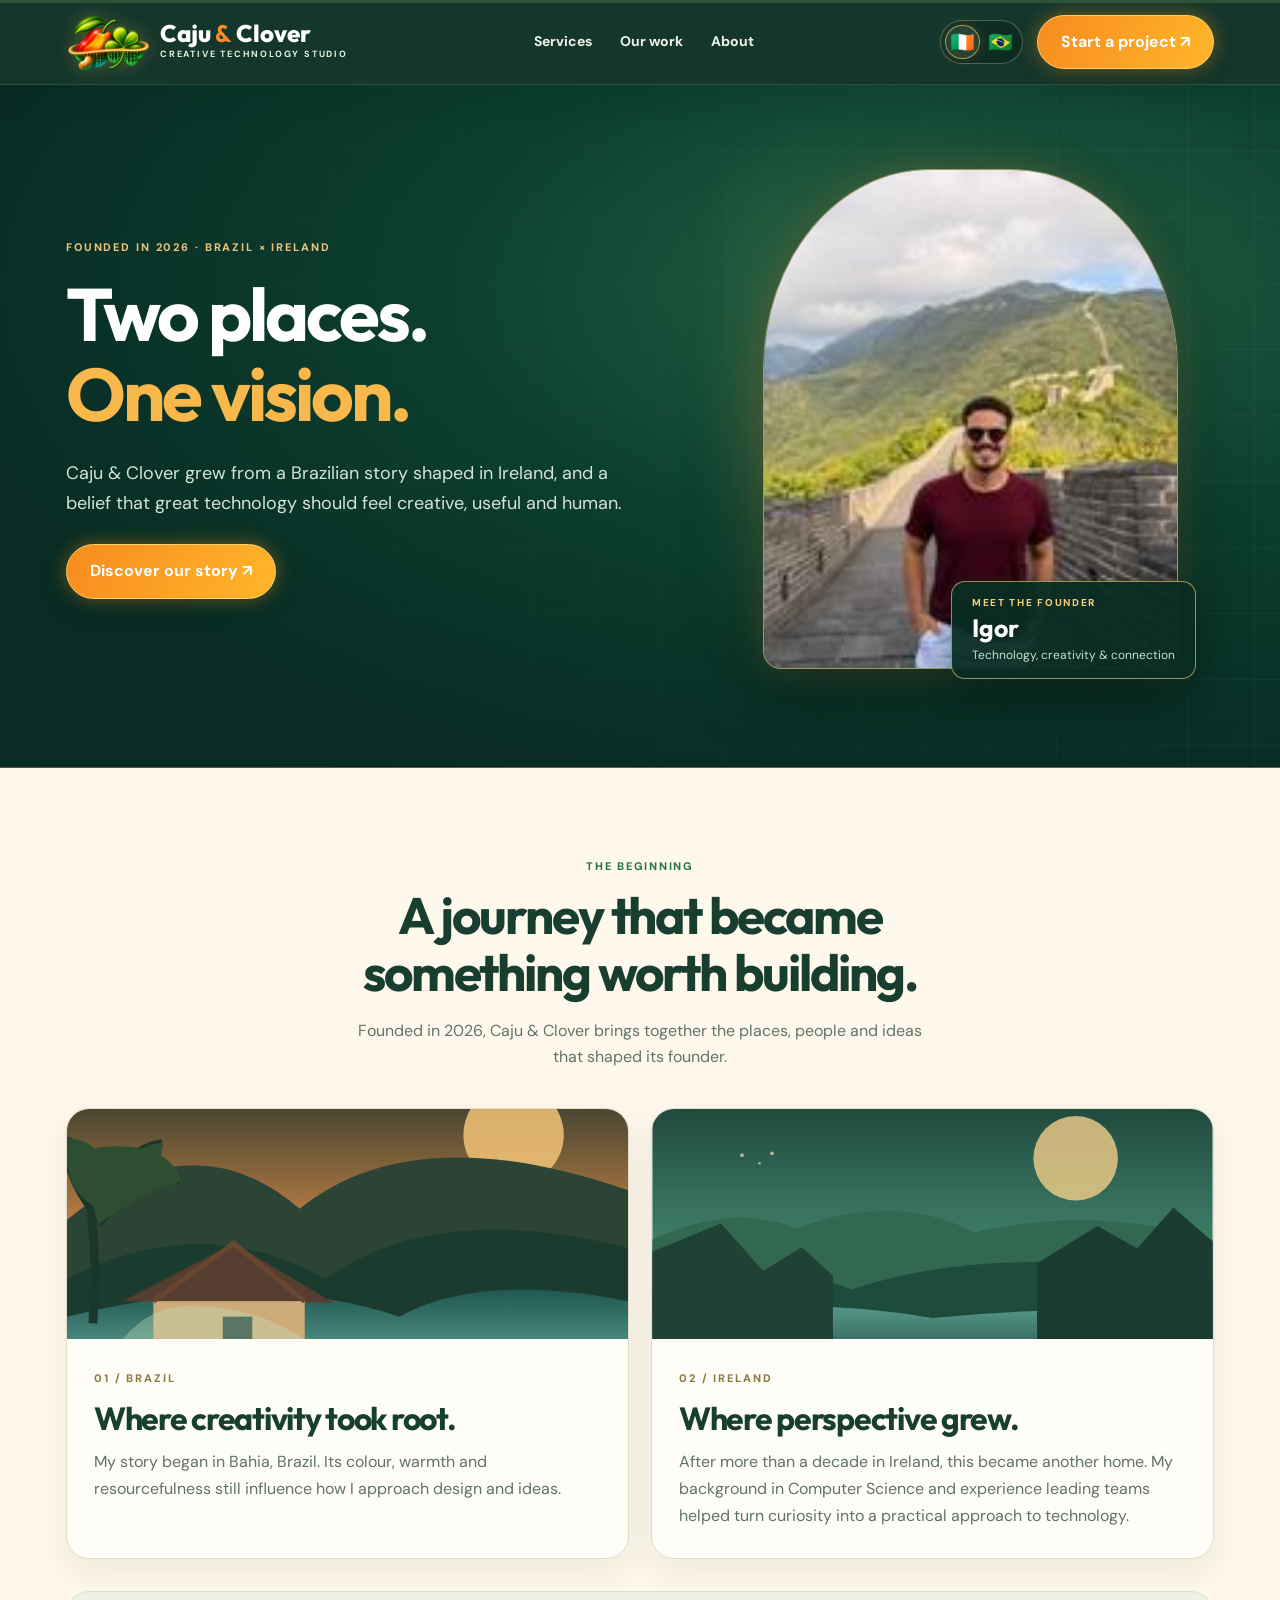
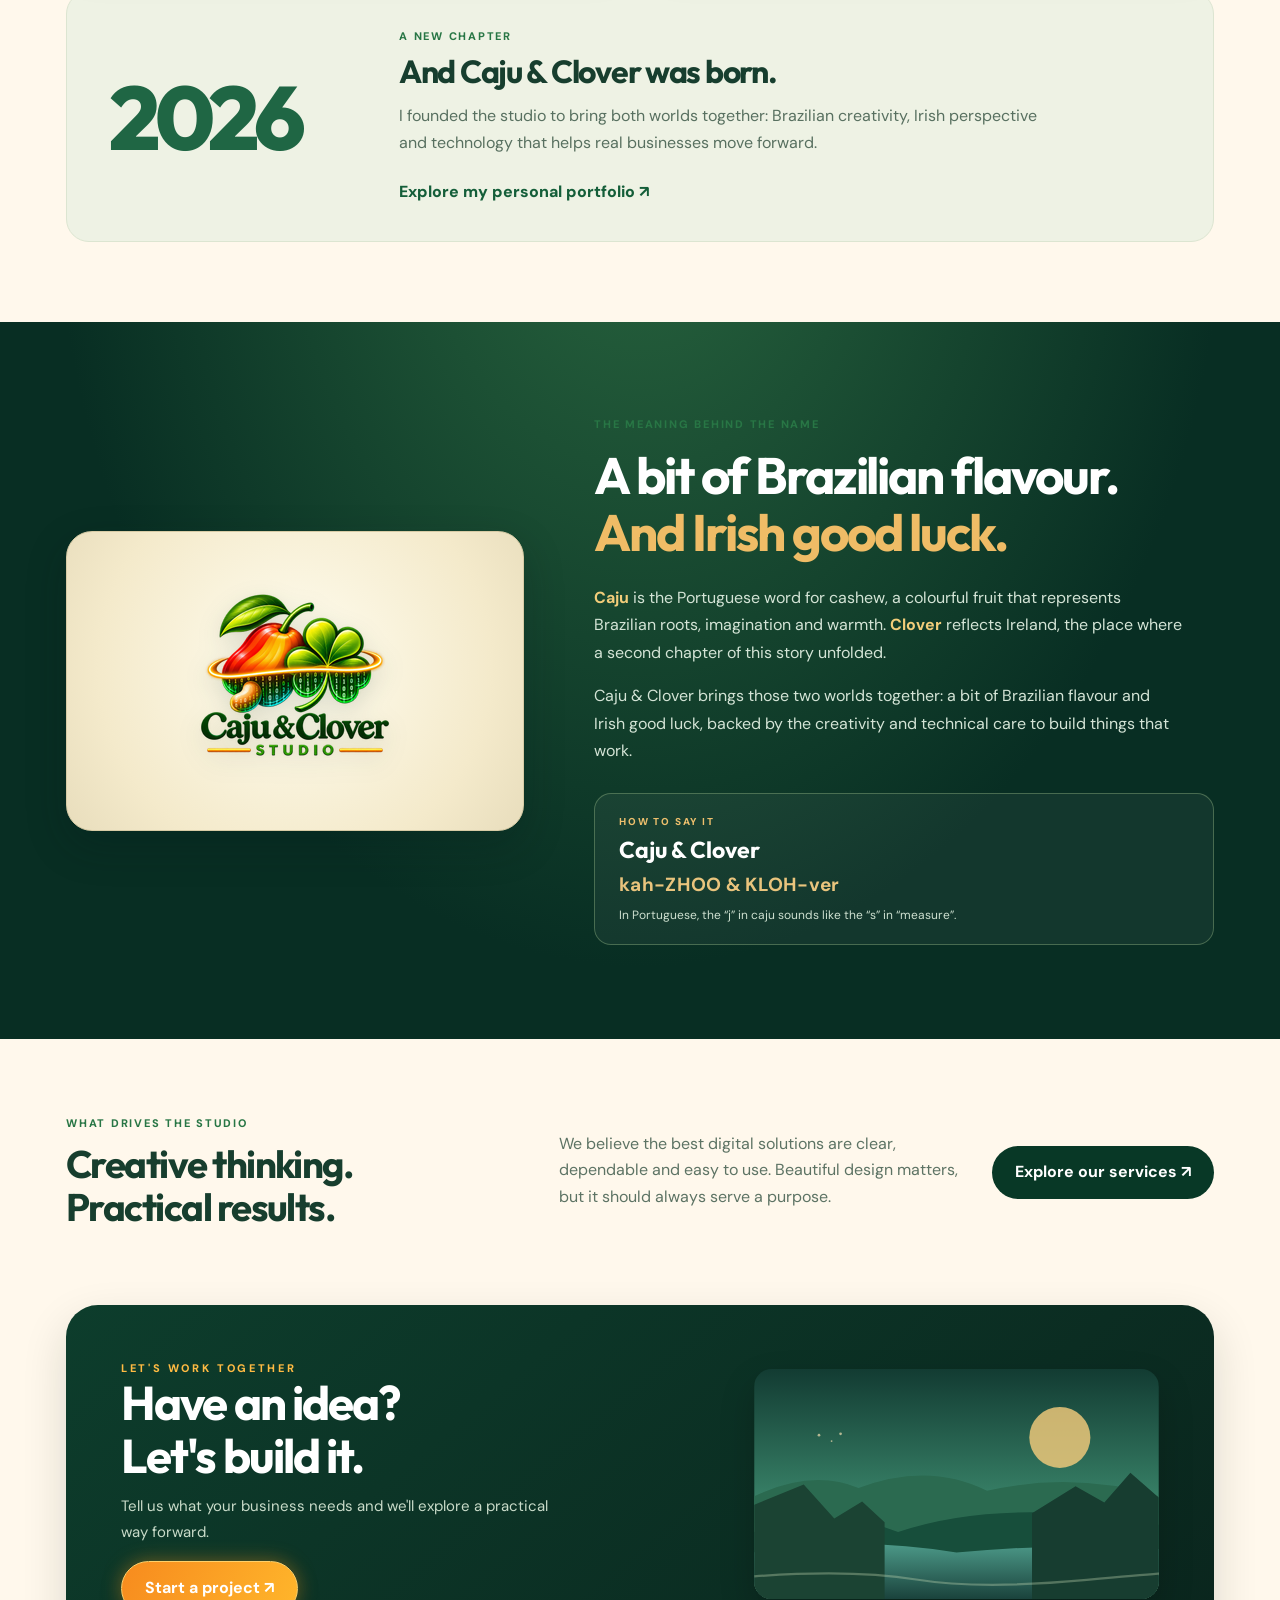
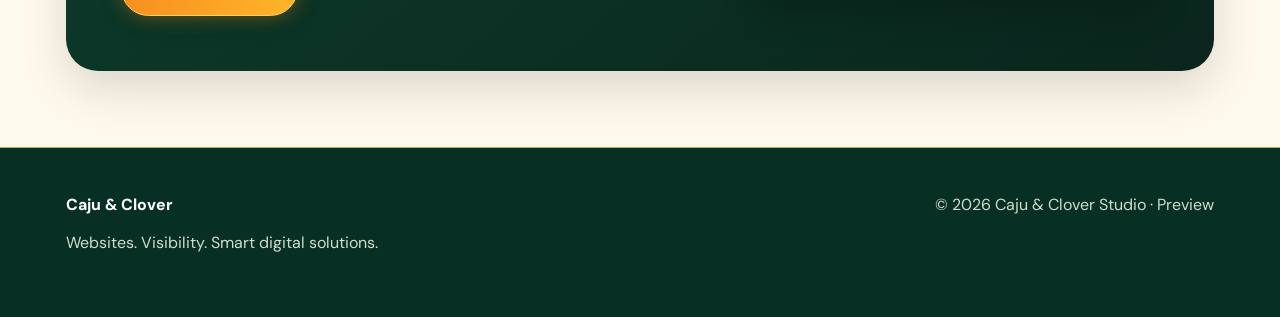
==== commit cf335782: "Show same approved founder Great Wall photograph on about.html" ====
--- a/caju-clover-preview/about.html
+++ b/caju-clover-preview/about.html
@@ -6,7 +6,7 @@
     <a class="btn gold" href="#our-story">Discover our story ↗</a>
   </div>
   <div class="founder-portrait-wrap"><div class="portrait-halo" aria-hidden="true"></div>
-    <img class="founder-portrait" src="../images/about-image-lg.jpg" alt="Portrait from Igor's personal portfolio" loading="eager" width="480" height="500">
+    <img class="founder-portrait" src="assets/founder-igor.jpg?v=3" alt="Igor standing on the Great Wall of China" loading="eager" width="480" height="500">
     <div class="founder-portrait-caption"><span>MEET THE FOUNDER</span><strong>Igor</strong><small>Technology, creativity & connection</small></div>
   </div>
 </div></section>
--- a/caju-clover-preview/premium.css
+++ b/caju-clover-preview/premium.css
@@ -198,3 +198,15 @@
 /* Approved cashew-and-clover symbol in About story: same asset as navigation */
 .name-story-image .approved-name-logo{width:min(72%,275px);height:auto;object-fit:contain;filter:drop-shadow(0 15px 25px rgba(0,0,0,.38)) drop-shadow(0 0 14px rgba(247,186,76,.22));}
 @media(max-width:700px){.name-story-image .approved-name-logo{width:min(72%,240px)}}
+
+/* Shared new brand image throughout homepage and About page */
+header .brand-icon{display:block;width:84px;height:58px;object-fit:contain;flex:none;filter:drop-shadow(0 0 8px rgba(246,177,70,.28))}
+.name-story-image{background:radial-gradient(circle at 50% 45%,#fffdf0,#f4eacb 70%,#e8ddbc);border:1px solid #d7cba5;border-radius:26px;min-height:385px;box-shadow:0 15px 40px #001b183d;padding:22px;overflow:hidden}
+.name-story-image .approved-name-logo{display:block;width:min(100%,320px);height:auto;aspect-ratio:1/1;object-fit:contain;image-rendering:auto;filter:drop-shadow(0 8px 12px #14331a25)}
+.name-story-image .name-orbit{display:none}
+@media(max-width:700px){header .brand-icon{width:60px;height:44px}.name-story-image{min-height:265px;padding:14px}.name-story-image .approved-name-logo{width:min(100%,230px)}}
+
+/* Do not upscale the imported brand bitmap beyond its native 200px width. */
+.name-story-image{min-height:300px}
+.name-story-image .approved-name-logo{width:min(100%,200px);max-width:200px}
+@media(max-width:700px){.name-story-image{min-height:240px}.name-story-image .approved-name-logo{width:min(100%,200px)}}
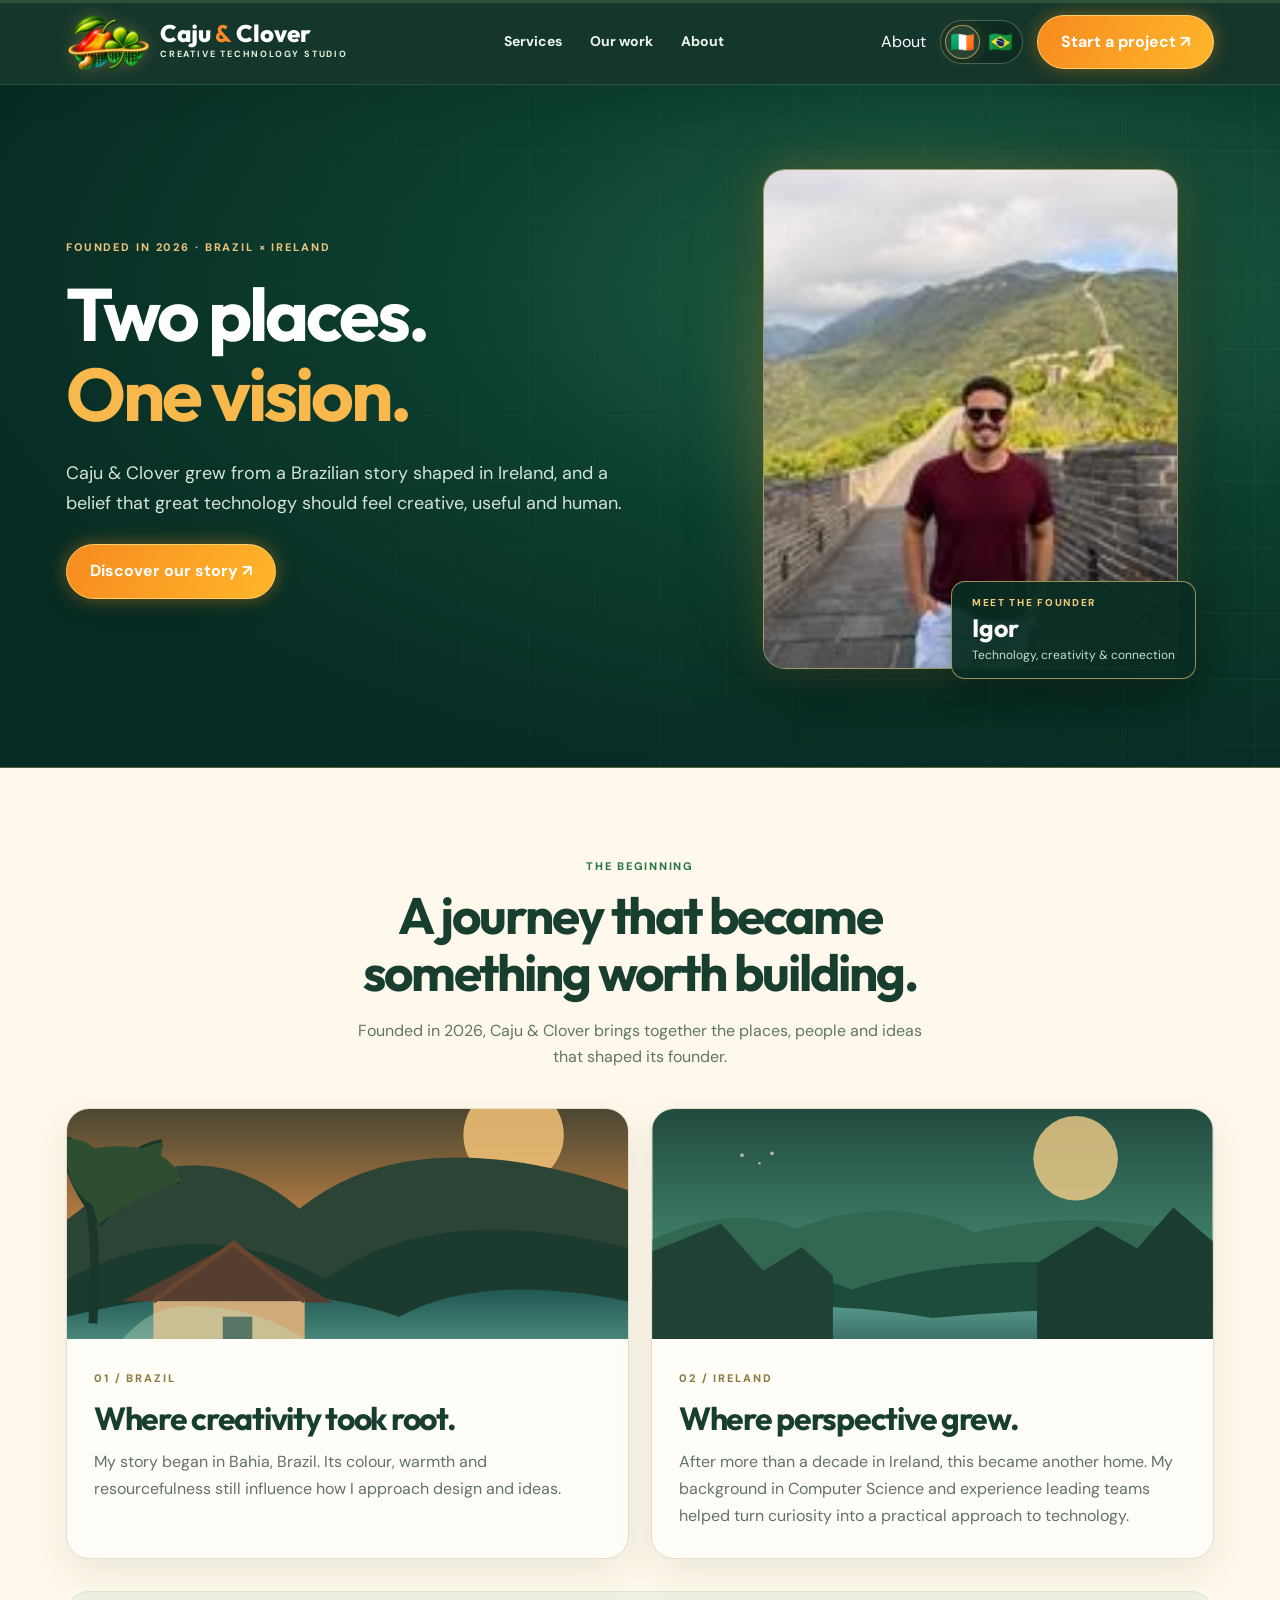
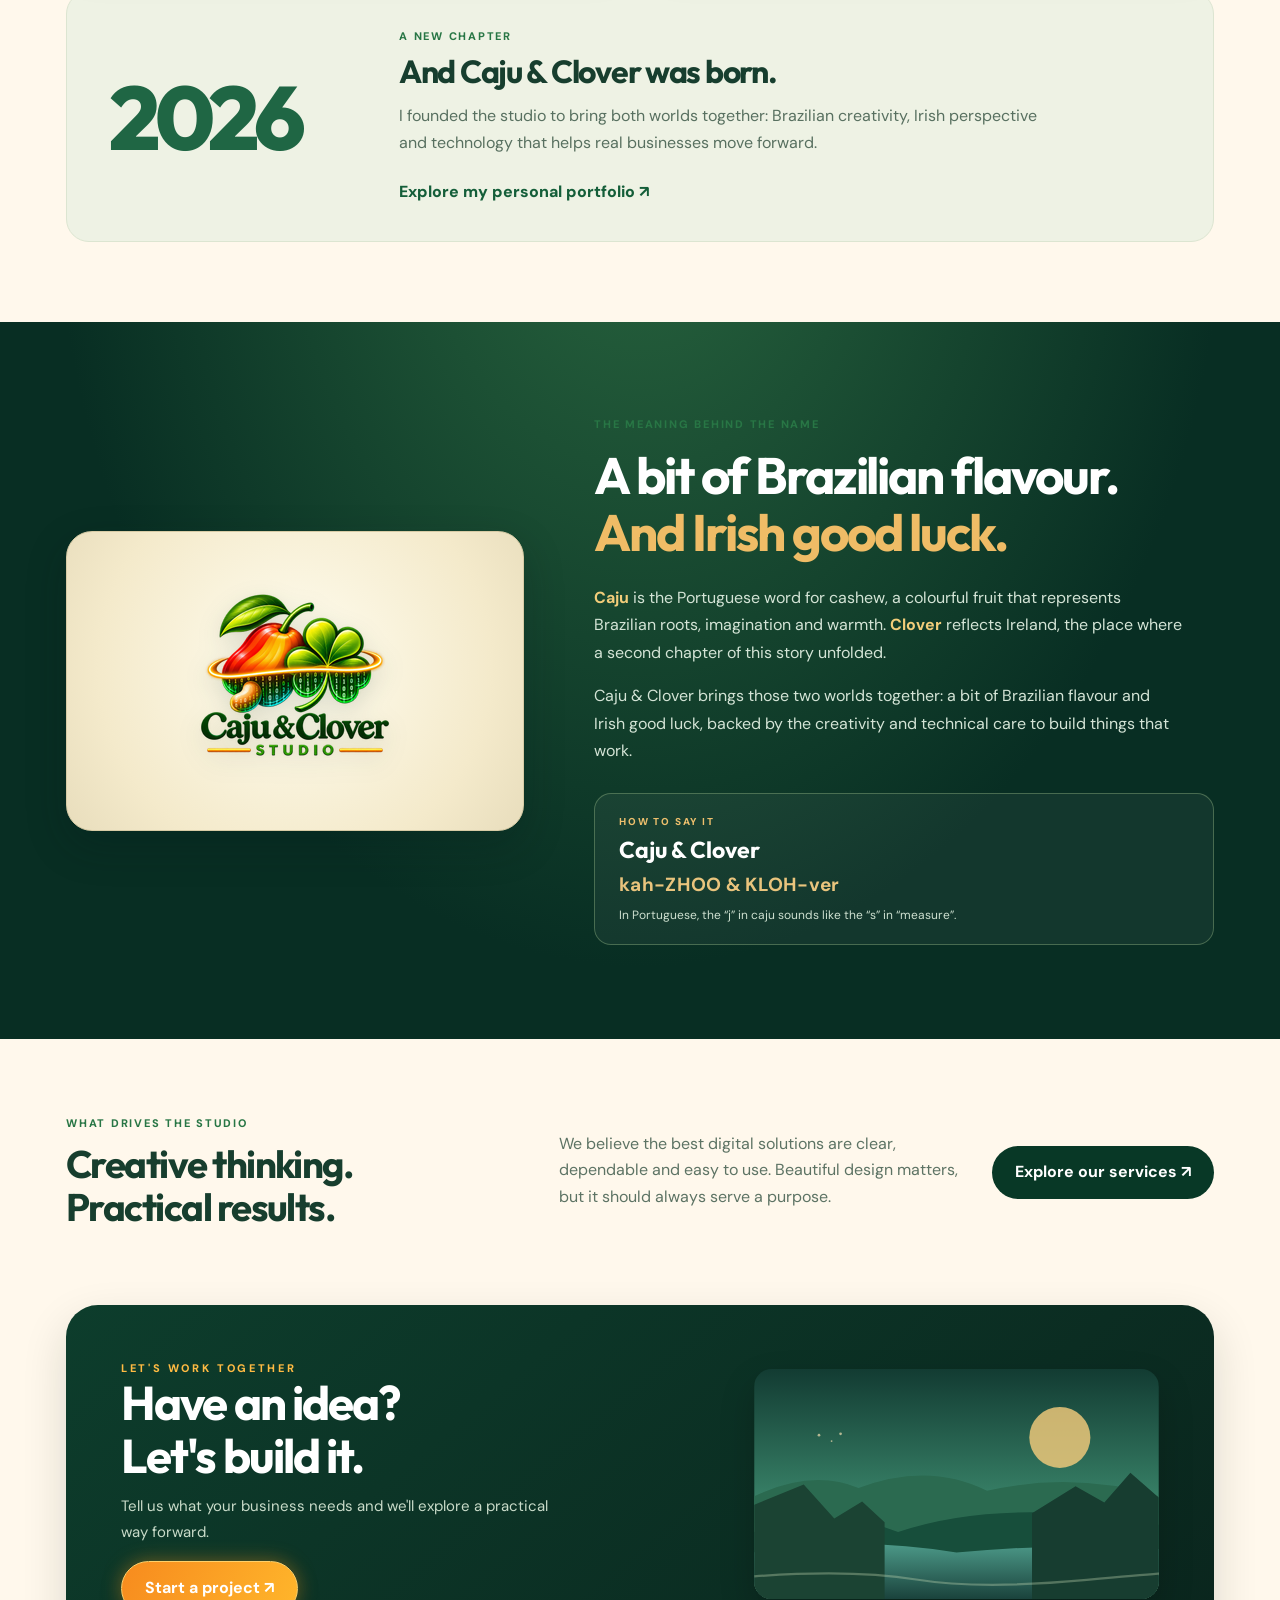
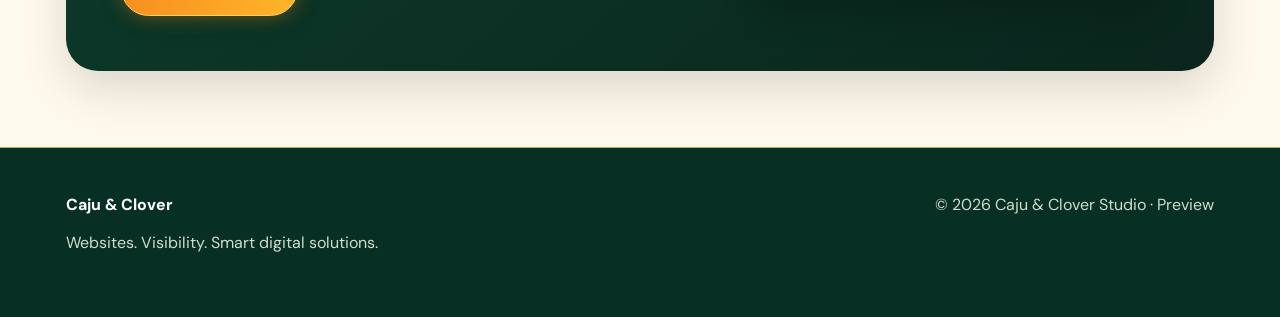
==== commit 730fd8c2: "Add always-visible About navigation link on mobile header" ====
--- a/caju-clover-preview/about.html
+++ b/caju-clover-preview/about.html
@@ -1,4 +1,4 @@
-<!doctype html><html lang="en"><head><meta charset="UTF-8"><meta name="viewport" content="width=device-width,initial-scale=1"><title>About | Caju & Clover Studio</title><meta name="description" content="Discover the Brazilian-Irish creative technology studio behind Caju & Clover."><link rel="icon" type="image/png" href="assets/favicon.png?v=2"><link rel="apple-touch-icon" href="assets/favicon.png?v=2"><link rel="stylesheet" href="styles.css"><link rel="stylesheet" href="premium.css"><script defer src="i18n.js"></script><script defer src="script.js"></script></head><body><header><div class="progress-track"><div class="progress-bar" id="scroll-progress"></div></div><div class="nav container"><a class="logo" href="./"><img class="brand-icon" src="assets/logo-mark.png?v=2" width="82" height="55" alt="Caju & Clover logo"><span class="brand-name">Caju <b>&</b> Clover<small>CREATIVE TECHNOLOGY STUDIO</small></span></a><nav class="links"><a href="./#services">Services</a><a href="./#work">Our work</a><a href="about.html">About</a></nav><div class="nav-actions"><div class="language-switch" role="group" aria-label="Website language"><button type="button" class="language-button" data-lang="en" aria-label="English (Ireland)" title="English" aria-pressed="true"><span aria-hidden="true">🇮🇪</span></button><button type="button" class="language-button" data-lang="pt" aria-label="Português (Brasil)" title="Português" aria-pressed="false"><span aria-hidden="true">🇧🇷</span></button></div><a class="pill" href="./#contact">Start a project ↗</a></div></div></header><main>
+<!doctype html><html lang="en"><head><meta charset="UTF-8"><meta name="viewport" content="width=device-width,initial-scale=1"><title>About | Caju & Clover Studio</title><meta name="description" content="Discover the Brazilian-Irish creative technology studio behind Caju & Clover."><link rel="icon" type="image/png" href="assets/favicon.png?v=2"><link rel="apple-touch-icon" href="assets/favicon.png?v=2"><link rel="stylesheet" href="styles.css"><link rel="stylesheet" href="premium.css"><script defer src="i18n.js"></script><script defer src="script.js"></script></head><body><header><div class="progress-track"><div class="progress-bar" id="scroll-progress"></div></div><div class="nav container"><a class="logo" href="./"><img class="brand-icon" src="assets/logo-mark.png?v=2" width="82" height="55" alt="Caju & Clover logo"><span class="brand-name">Caju <b>&</b> Clover<small>CREATIVE TECHNOLOGY STUDIO</small></span></a><nav class="links"><a href="./#services">Services</a><a href="./#work">Our work</a><a href="about.html">About</a></nav><div class="nav-actions"><a class="mobile-about" href="about.html">About</a><div class="language-switch" role="group" aria-label="Website language"><button type="button" class="language-button" data-lang="en" aria-label="English (Ireland)" title="English" aria-pressed="true"><span aria-hidden="true">🇮🇪</span></button><button type="button" class="language-button" data-lang="pt" aria-label="Português (Brasil)" title="Português" aria-pressed="false"><span aria-hidden="true">🇧🇷</span></button></div><a class="pill" href="./#contact">Start a project ↗</a></div></div></header><main>
 <section class="about-hero founder-hero"><div class="container founder-hero-grid">
   <div class="founder-hero-copy"><div class="eyebrow">FOUNDED IN 2026 · BRAZIL × IRELAND</div>
     <h1>Two places.<br><span class="gold-word">One vision.</span></h1>
--- a/caju-clover-preview/premium.css
+++ b/caju-clover-preview/premium.css
@@ -210,3 +210,9 @@
 .name-story-image{min-height:300px}
 .name-story-image .approved-name-logo{width:min(100%,200px);max-width:200px}
 @media(max-width:700px){.name-story-image{min-height:240px}.name-story-image .approved-name-logo{width:min(100%,200px)}}
+
+/* User-supplied Great Wall founder photograph. Keep portrait's original framing. */
+.founder-portrait{aspect-ratio:3/4;object-fit:cover;object-position:center 38%;border-radius:22px}
+.about-teaser .founder-teaser-photo{max-width:435px;min-height:0;aspect-ratio:3/4;justify-self:center}
+.about-teaser .founder-teaser-photo img{height:100%;aspect-ratio:3/4;object-fit:cover;object-position:center 38%}
+@media(max-width:700px){.about-teaser .founder-teaser-photo{max-width:310px;aspect-ratio:3/4}.about-teaser .founder-teaser-photo img{height:100%}}
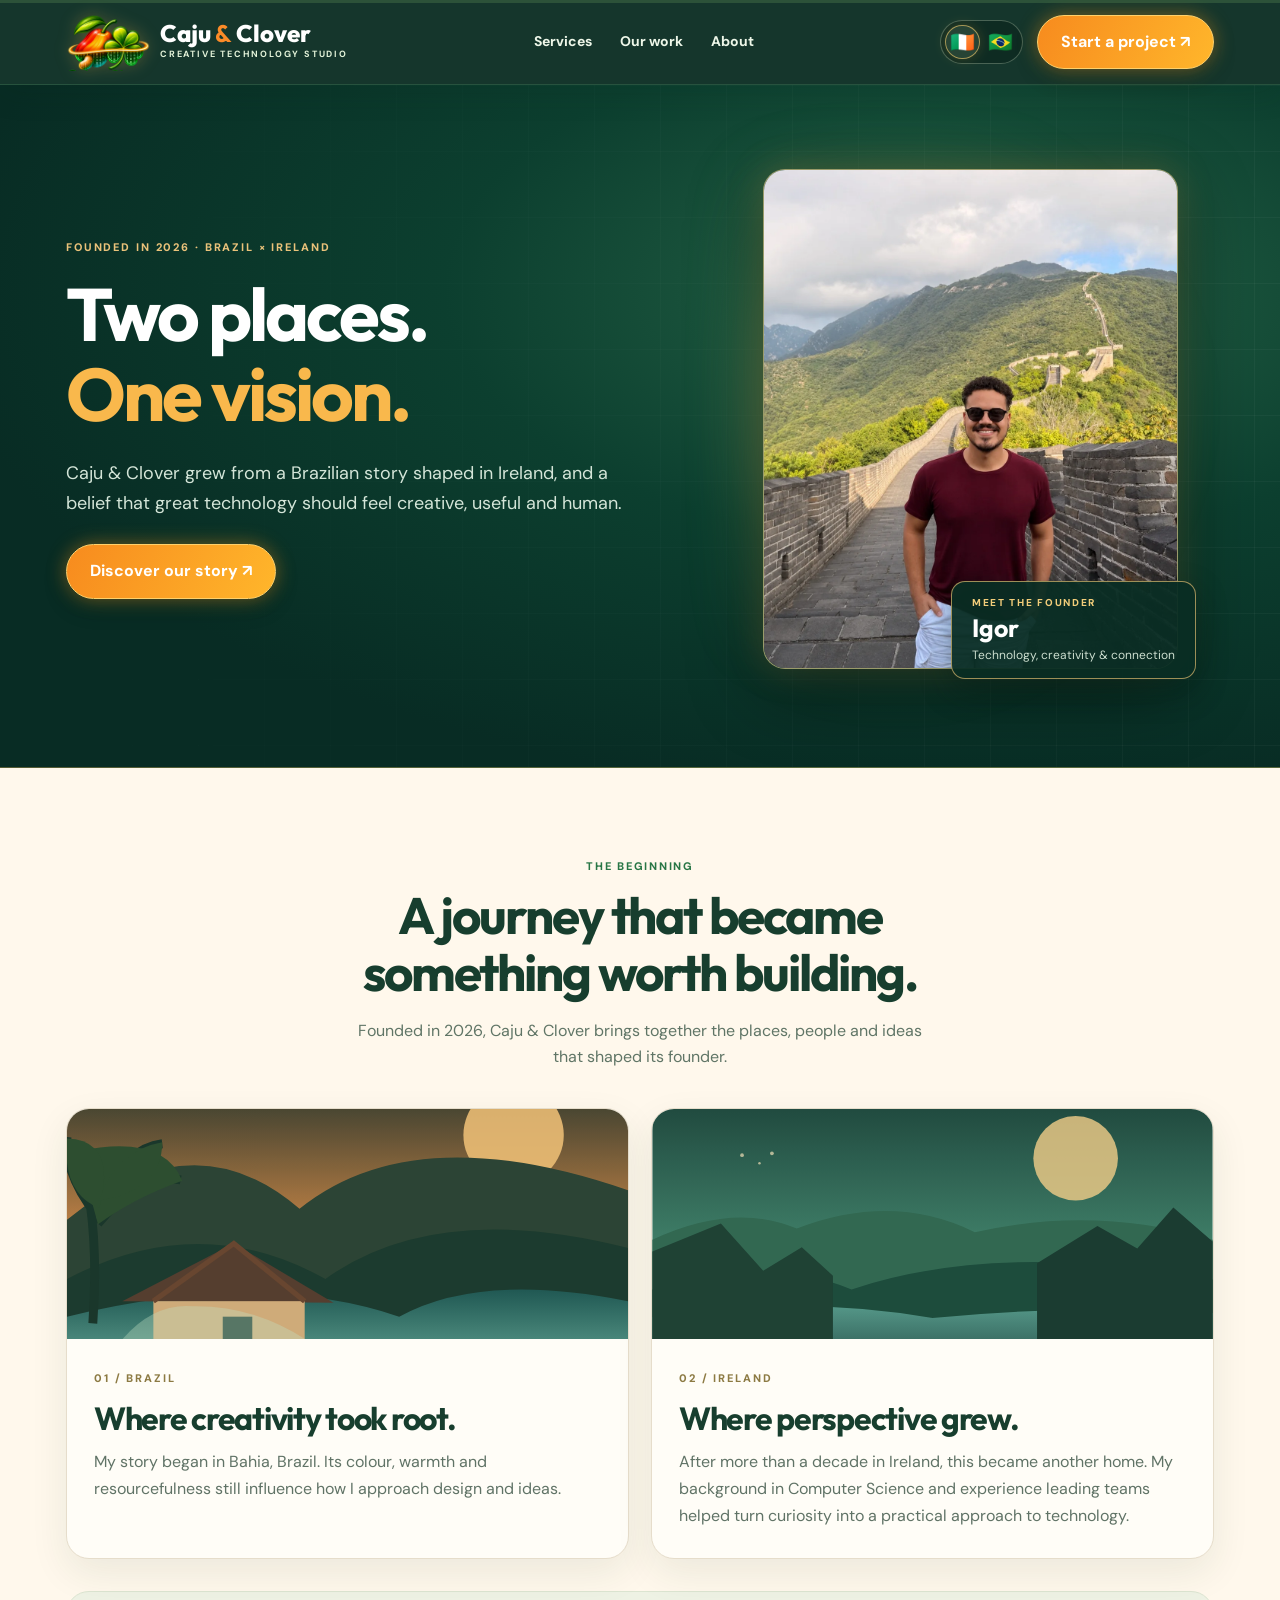
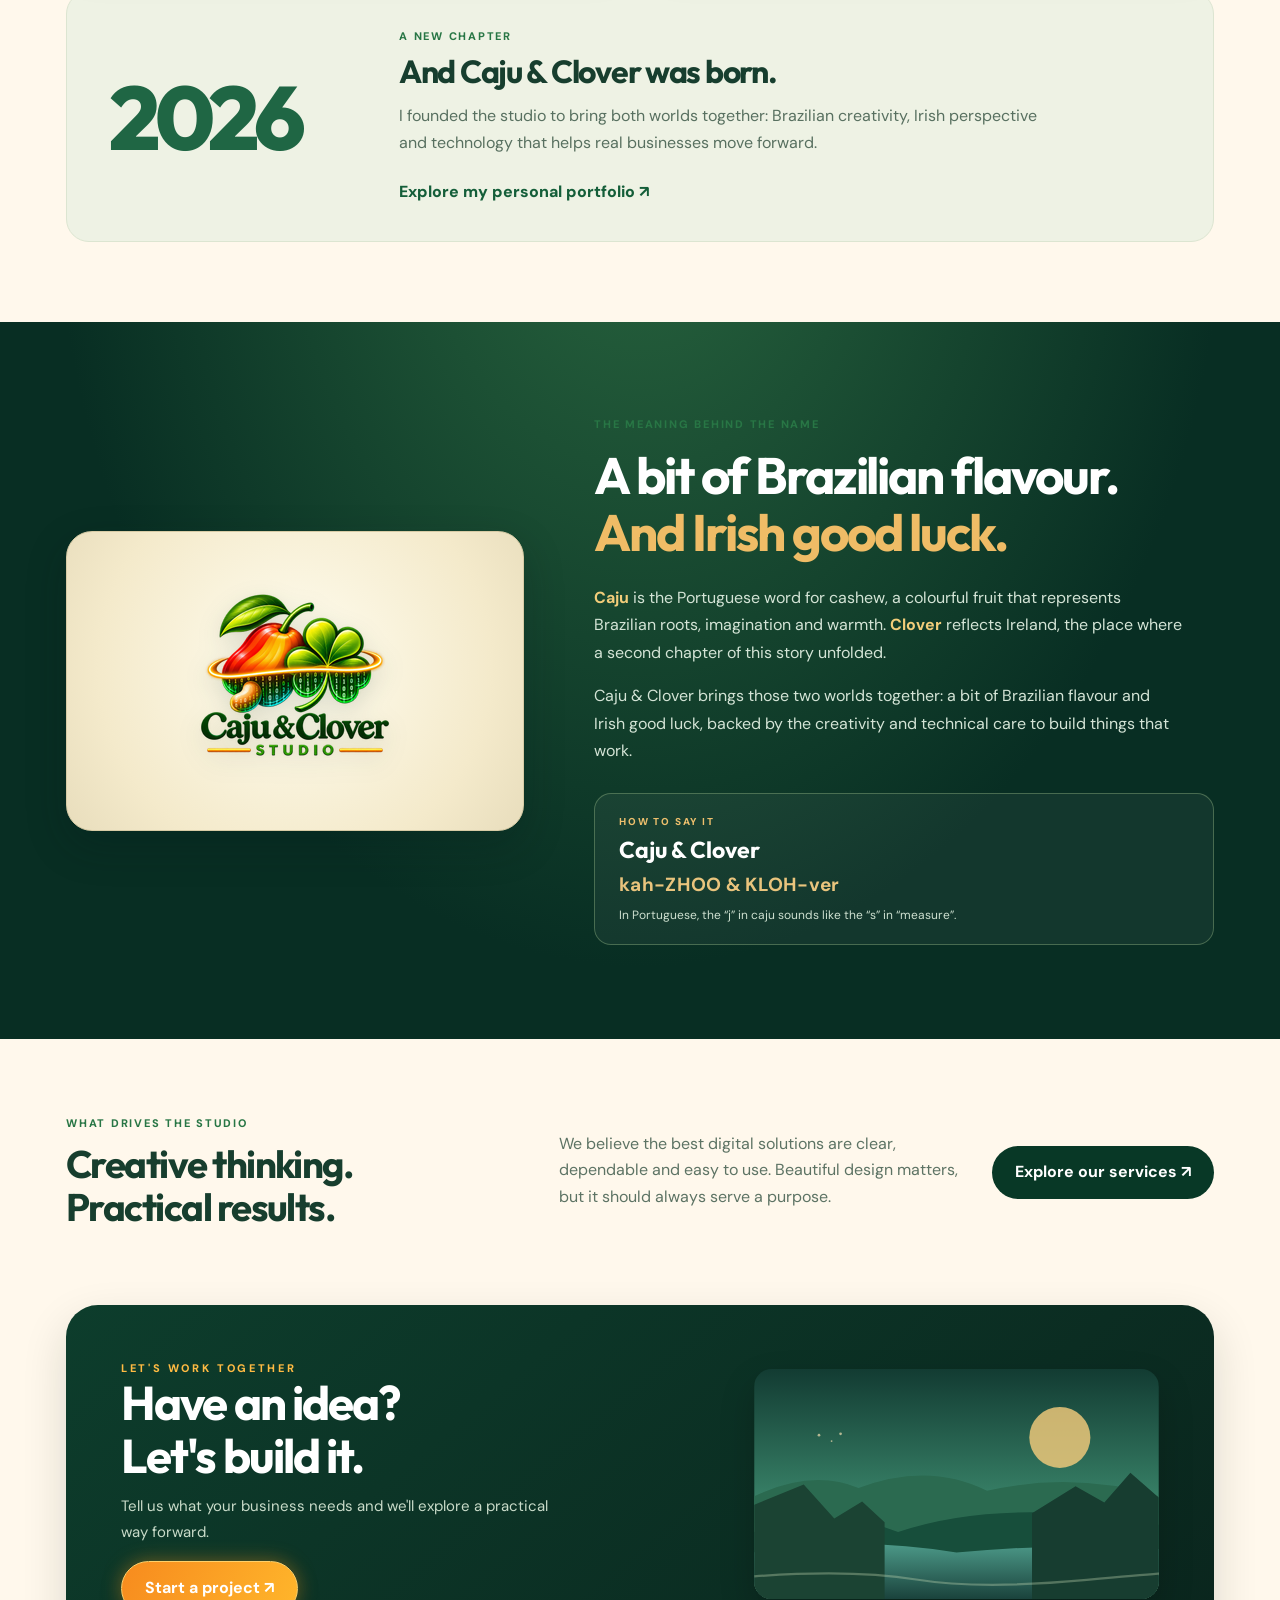
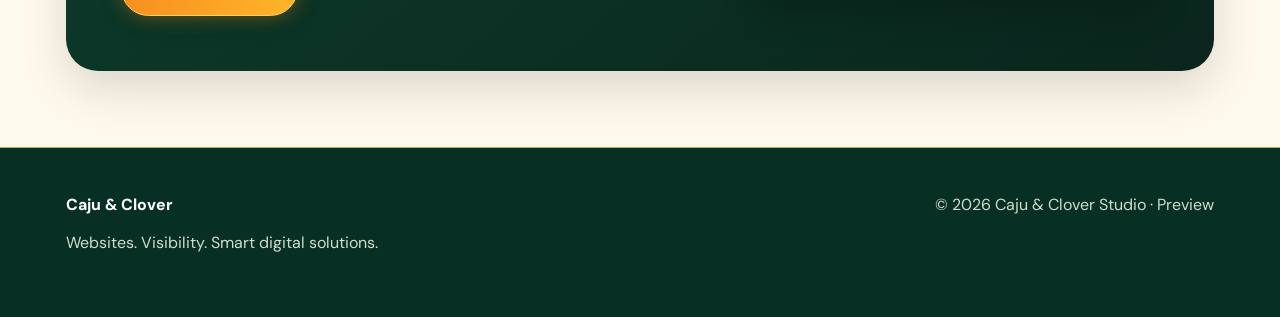
==== commit 40d5815b: "Use original-resolution founder portrait on about.html" ====
--- a/caju-clover-preview/about.html
+++ b/caju-clover-preview/about.html
@@ -6,7 +6,7 @@
     <a class="btn gold" href="#our-story">Discover our story ↗</a>
   </div>
   <div class="founder-portrait-wrap"><div class="portrait-halo" aria-hidden="true"></div>
-    <img class="founder-portrait" src="assets/founder-igor.jpg?v=3" alt="Igor standing on the Great Wall of China" loading="eager" width="480" height="500">
+    <img class="founder-portrait" src="assets/founder-igor-hd.webp?v=4" alt="Igor standing on the Great Wall of China" loading="eager" width="480" height="500">
     <div class="founder-portrait-caption"><span>MEET THE FOUNDER</span><strong>Igor</strong><small>Technology, creativity & connection</small></div>
   </div>
 </div></section>
--- a/caju-clover-preview/premium.css
+++ b/caju-clover-preview/premium.css
@@ -216,3 +216,9 @@
 .about-teaser .founder-teaser-photo{max-width:435px;min-height:0;aspect-ratio:3/4;justify-self:center}
 .about-teaser .founder-teaser-photo img{height:100%;aspect-ratio:3/4;object-fit:cover;object-position:center 38%}
 @media(max-width:700px){.about-teaser .founder-teaser-photo{max-width:310px;aspect-ratio:3/4}.about-teaser .founder-teaser-photo img{height:100%}}
+
+/* Keep About accessible even when the desktop navigation collapses. */
+.mobile-about{display:none;text-decoration:none;font-size:13px;font-weight:700;color:#f8ebd7;white-space:nowrap;border:1px solid rgba(233,197,119,.5);border-radius:999px;padding:8px 12px;transition:background .2s,border-color .2s}
+.mobile-about:hover,.mobile-about:focus-visible{background:#f6ba5140;border-color:#f6ba51;color:#fff}
+@media(max-width:700px){.mobile-about{display:inline-flex;align-items:center;justify-content:center}.nav-actions{gap:8px}}
+@media(max-width:440px){.mobile-about{padding:7px 10px;font-size:12px}.nav{gap:7px}.nav-actions{gap:5px}.brand-name{font-size:16px}.brand-name small{font-size:7px;letter-spacing:.1em}header .brand-icon{width:43px;height:35px}.language-switch{padding:2px}.language-button{min-width:27px;min-height:29px;font-size:16px}}
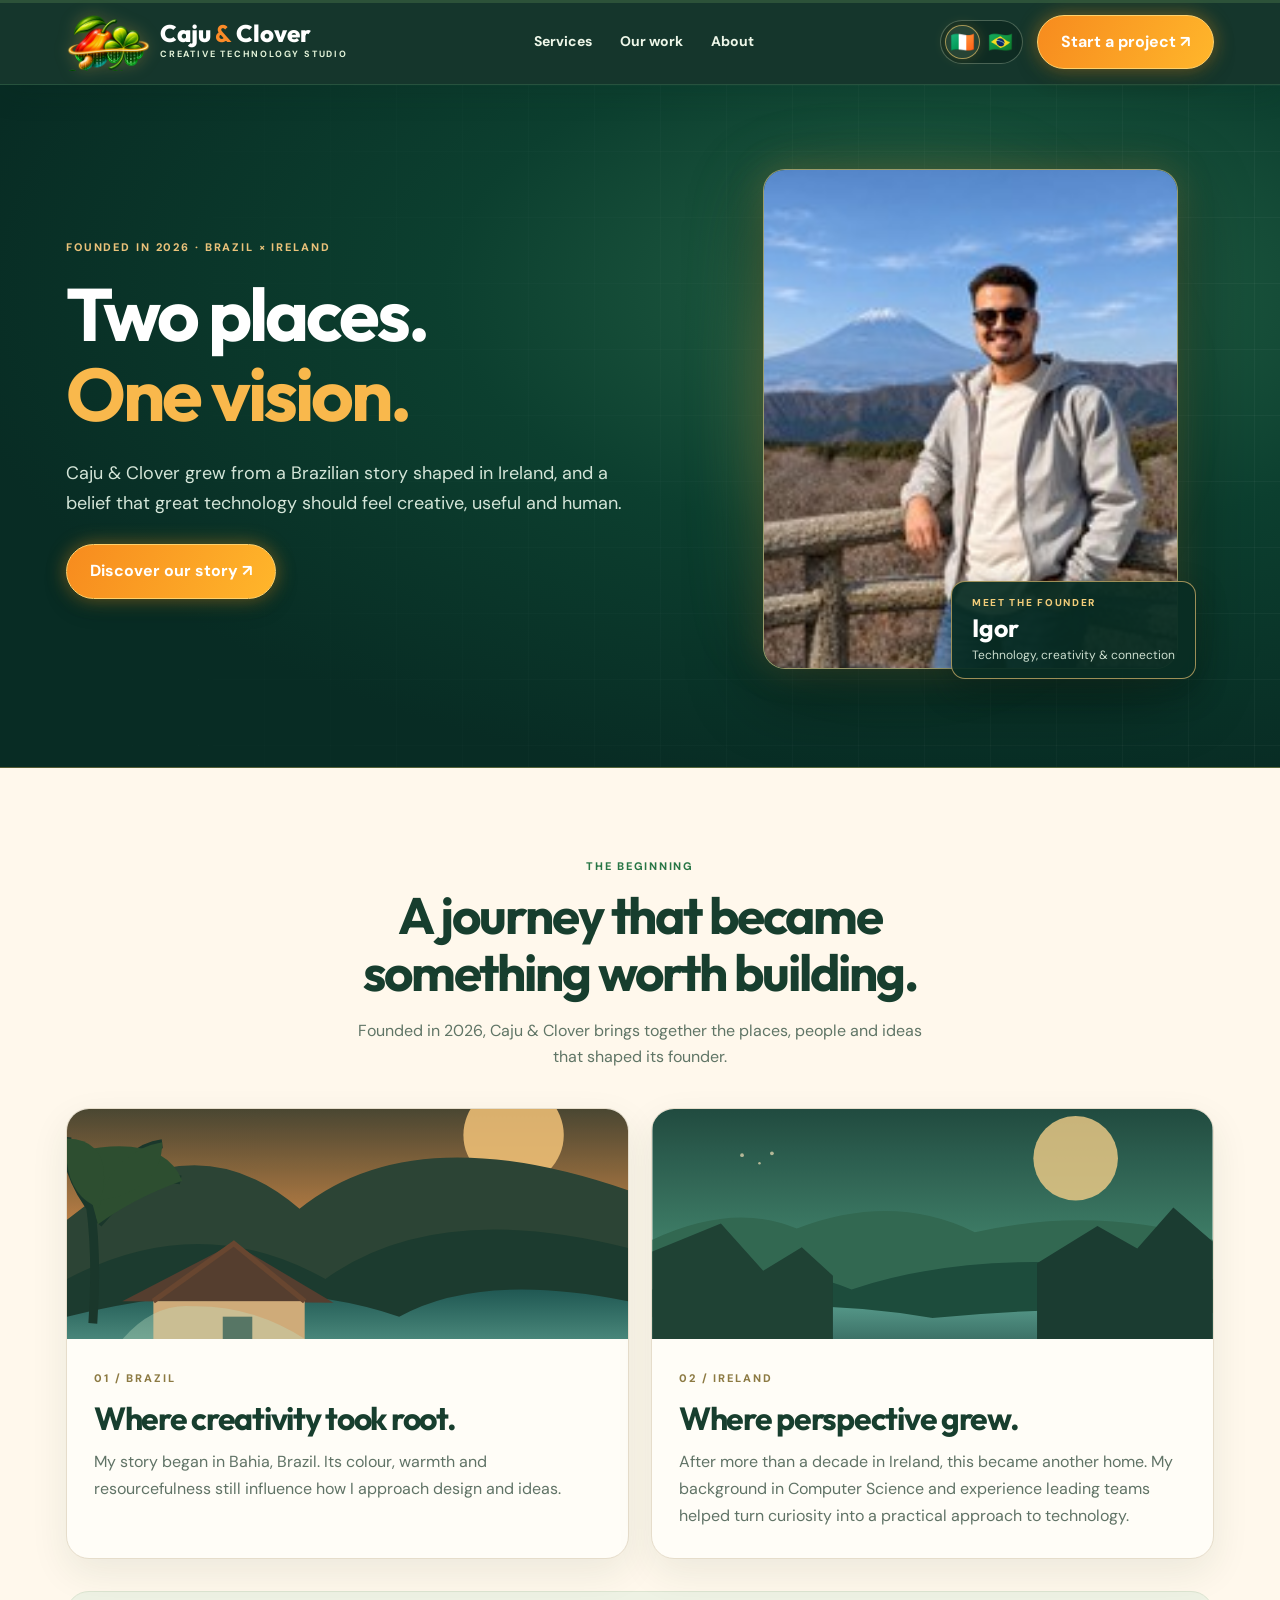
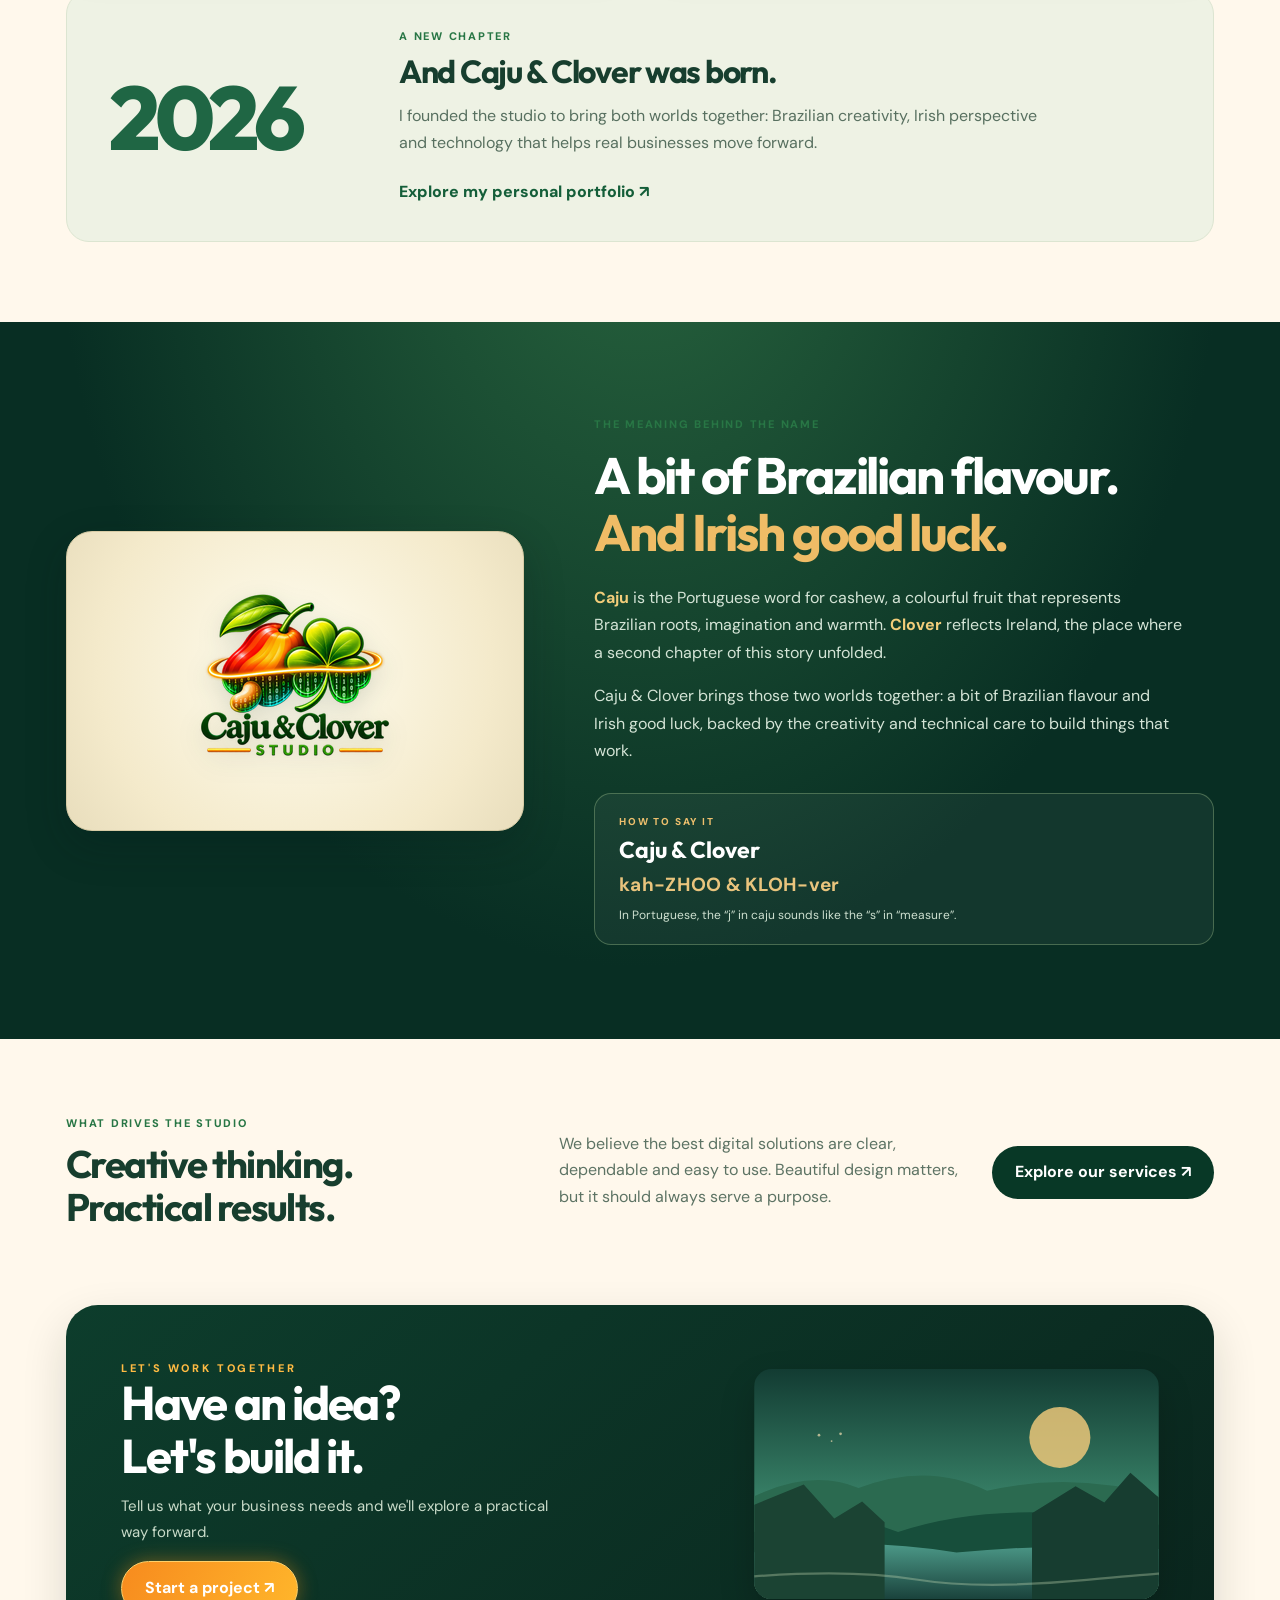
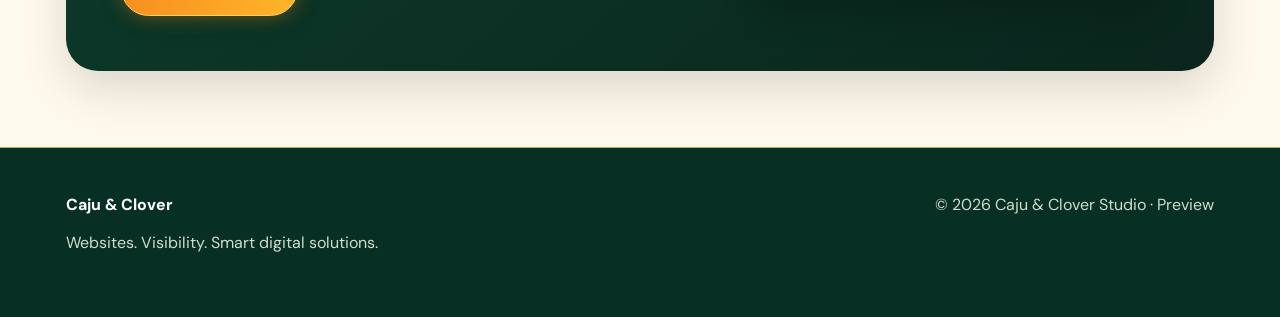
==== commit 5af653b2: "Update about.html with approved new Mount Fuji founder photograph" ====
--- a/caju-clover-preview/about.html
+++ b/caju-clover-preview/about.html
@@ -6,7 +6,7 @@
     <a class="btn gold" href="#our-story">Discover our story ↗</a>
   </div>
   <div class="founder-portrait-wrap"><div class="portrait-halo" aria-hidden="true"></div>
-    <img class="founder-portrait" src="assets/founder-igor-hd.webp?v=4" alt="Igor standing on the Great Wall of China" loading="eager" width="480" height="500">
+    <img class="founder-portrait" src="assets/founder-fuji.jpg?v=5" alt="Igor with Mount Fuji in the background in Japan" loading="eager" width="480" height="500">
     <div class="founder-portrait-caption"><span>MEET THE FOUNDER</span><strong>Igor</strong><small>Technology, creativity & connection</small></div>
   </div>
 </div></section>
--- a/caju-clover-preview/premium.css
+++ b/caju-clover-preview/premium.css
@@ -222,3 +222,15 @@
 .mobile-about:hover,.mobile-about:focus-visible{background:#f6ba5140;border-color:#f6ba51;color:#fff}
 @media(max-width:700px){.mobile-about{display:inline-flex;align-items:center;justify-content:center}.nav-actions{gap:8px}}
 @media(max-width:440px){.mobile-about{padding:7px 10px;font-size:12px}.nav{gap:7px}.nav-actions{gap:5px}.brand-name{font-size:16px}.brand-name small{font-size:7px;letter-spacing:.1em}header .brand-icon{width:43px;height:35px}.language-switch{padding:2px}.language-button{min-width:27px;min-height:29px;font-size:16px}}
+
+
+/* Give expanded flip-card descriptions comfortable, consistent reading space. */
+.services .service-flip{height:320px;min-height:320px}
+.service-flip .service-face{padding:25px 24px}
+.service-flip .service-back{justify-content:flex-start;align-items:flex-start;padding-top:47px}
+.service-flip .service-back h3{font-size:20px;line-height:1.2;margin:0 0 10px;max-width:none}
+.service-flip .service-back p{font-size:13px;line-height:1.57;margin:0 0 15px;max-width:none}
+.service-flip .service-cta{margin-top:auto;flex-shrink:0}
+@media(max-width:1000px){.services .service-flip{height:350px;min-height:350px}}
+@media(max-width:600px){.services .service-flip{height:320px;min-height:320px}.service-flip .service-back{padding:42px 23px 20px}.service-flip .service-back h3{font-size:20px}.service-flip .service-back p{font-size:14px;line-height:1.58}}
+@media(max-width:380px){.services .service-flip{height:355px;min-height:355px}}
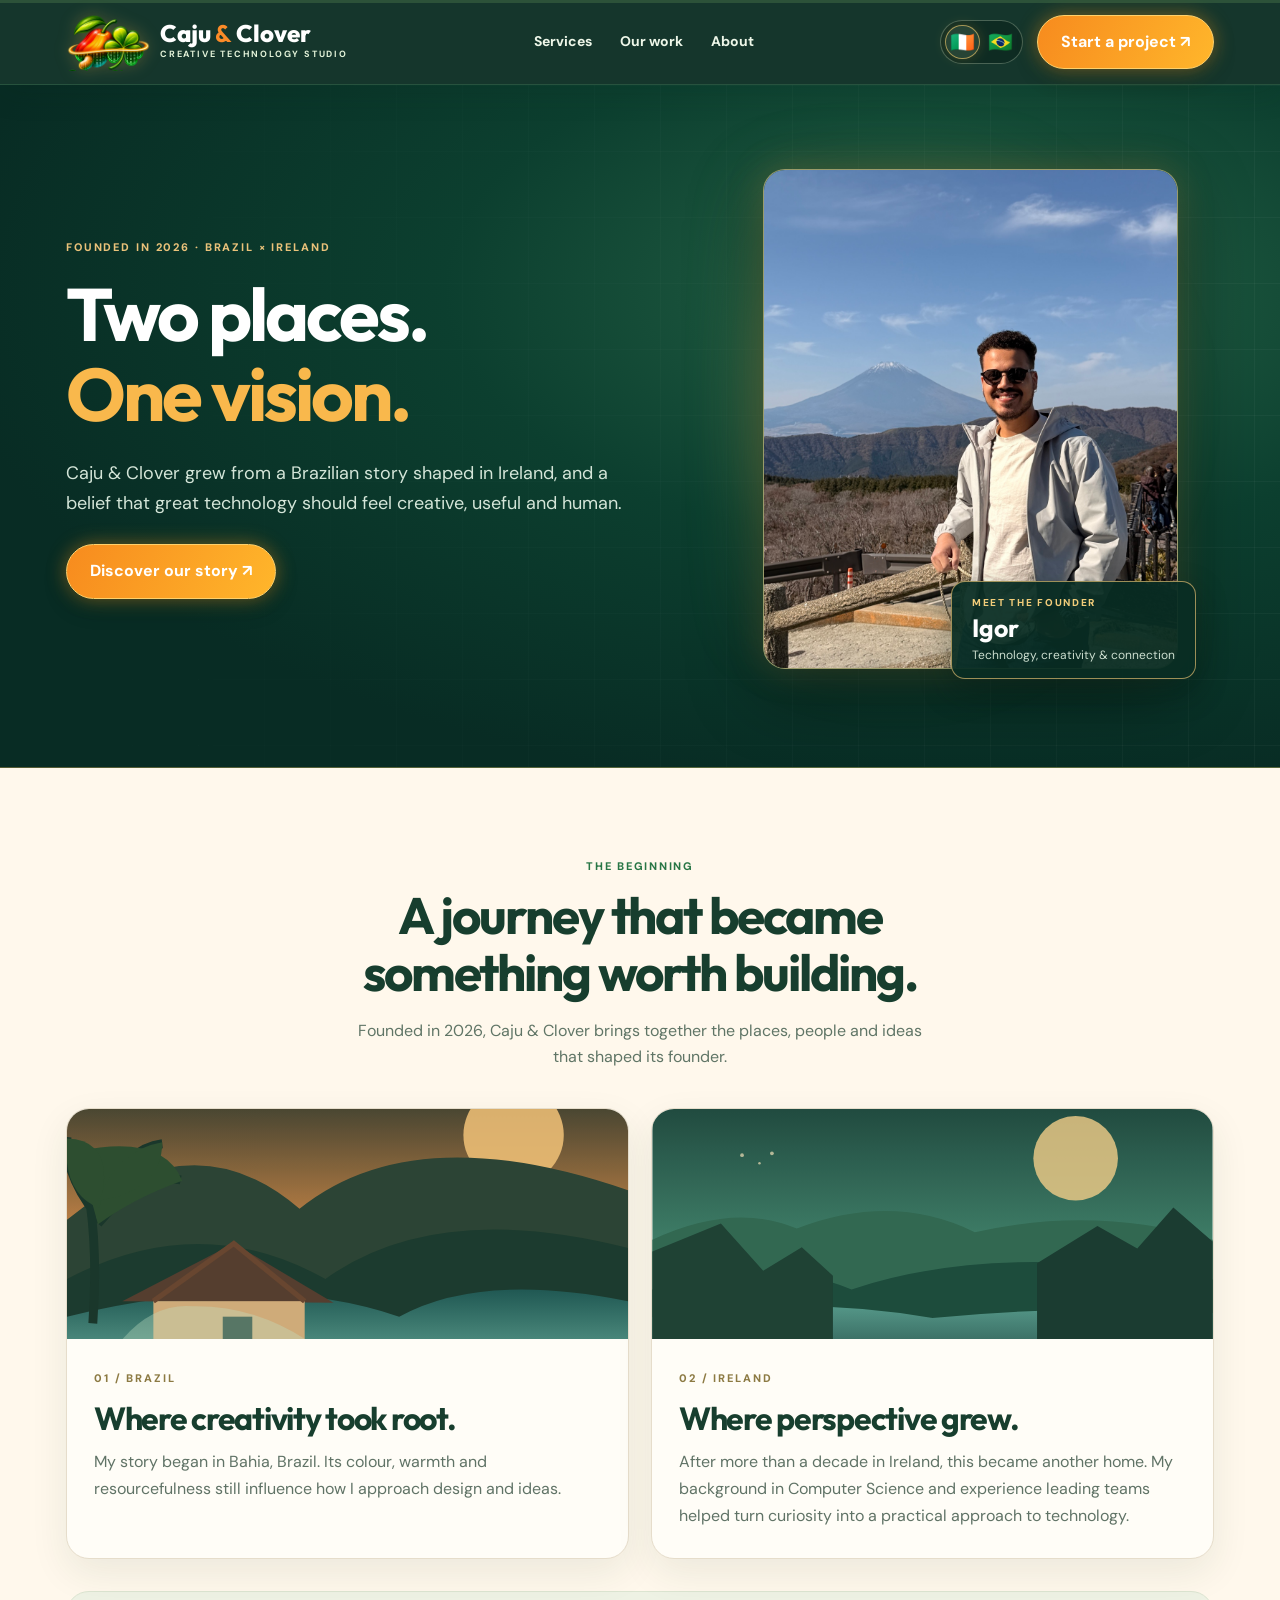
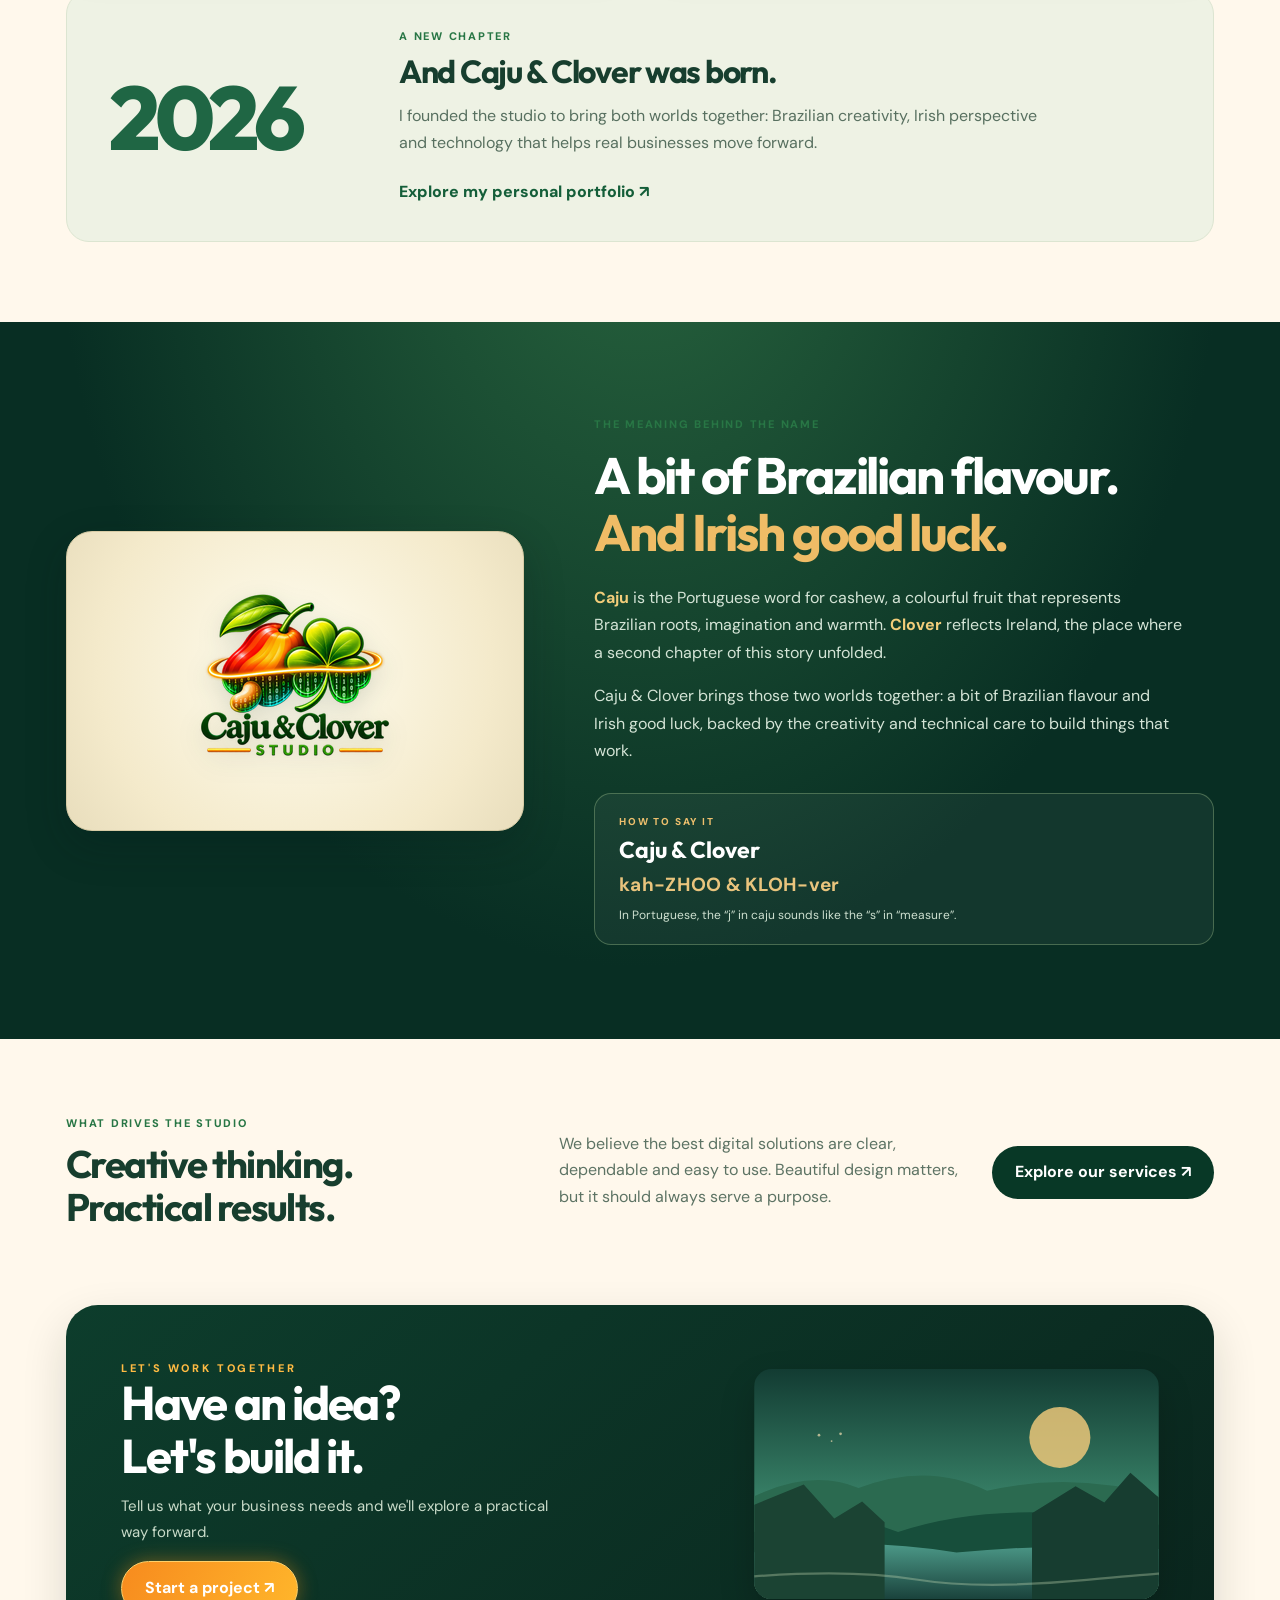
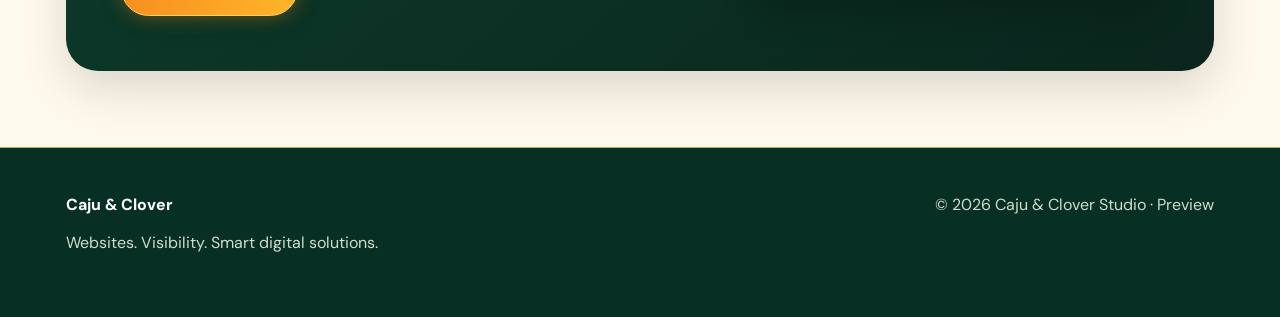
==== commit ea441417: "Use full-resolution founder photo on about.html" ====
--- a/caju-clover-preview/about.html
+++ b/caju-clover-preview/about.html
@@ -6,7 +6,7 @@
     <a class="btn gold" href="#our-story">Discover our story ↗</a>
   </div>
   <div class="founder-portrait-wrap"><div class="portrait-halo" aria-hidden="true"></div>
-    <img class="founder-portrait" src="assets/founder-fuji.jpg?v=5" alt="Igor with Mount Fuji in the background in Japan" loading="eager" width="480" height="500">
+    <img class="founder-portrait" src="assets/founder-fuji-hd.jpg?v=6" alt="Igor with Mount Fuji in the background in Japan" loading="eager" width="480" height="500">
     <div class="founder-portrait-caption"><span>MEET THE FOUNDER</span><strong>Igor</strong><small>Technology, creativity & connection</small></div>
   </div>
 </div></section>
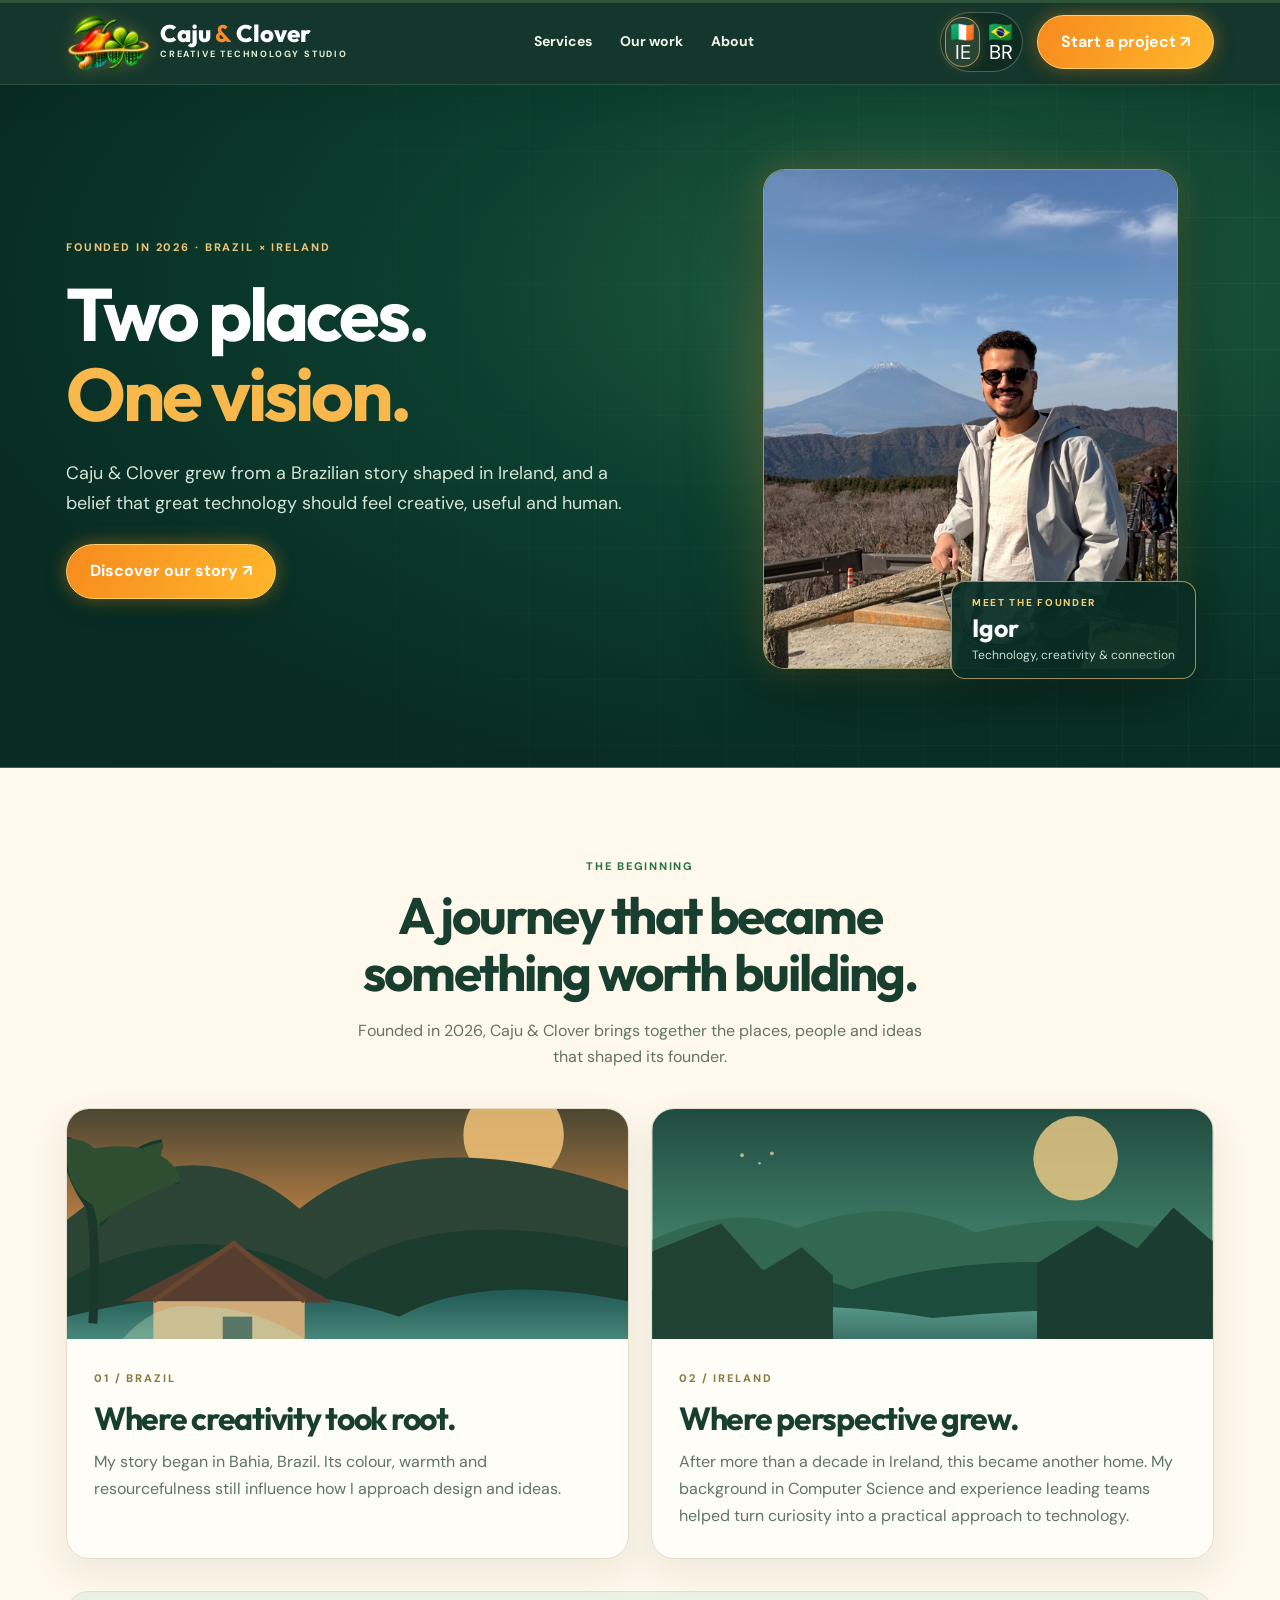
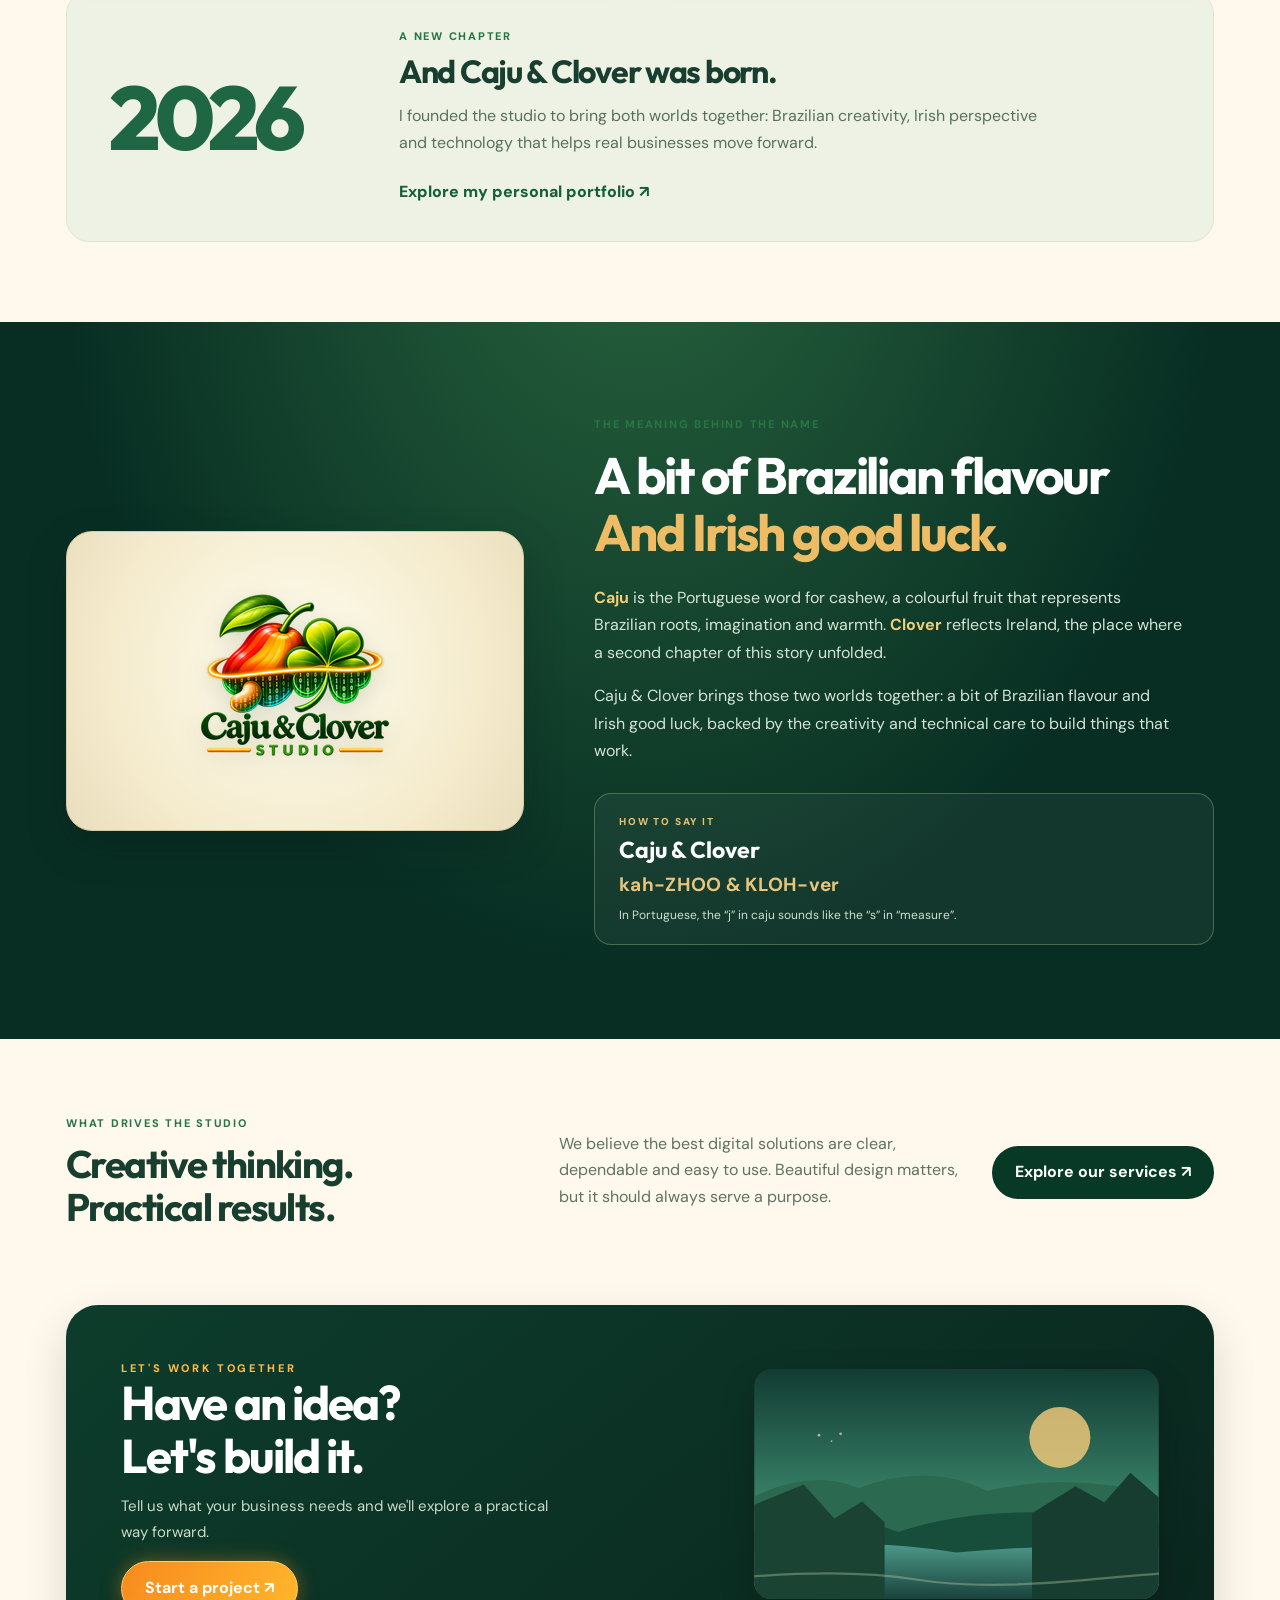
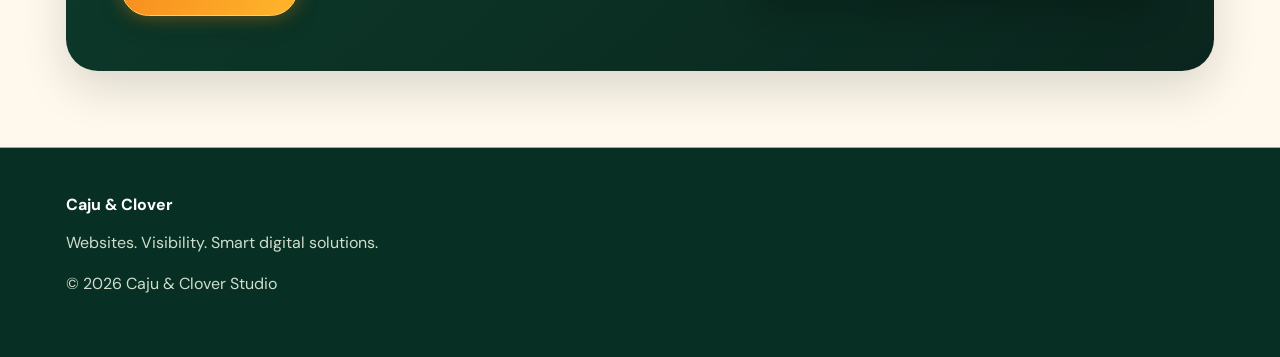
==== commit be8a24d9: "Improve desktop language selector and centered footer on about.html" ====
--- a/caju-clover-preview/about.html
+++ b/caju-clover-preview/about.html
@@ -1,4 +1,4 @@
-<!doctype html><html lang="en"><head><meta charset="UTF-8"><meta name="viewport" content="width=device-width,initial-scale=1"><title>About | Caju & Clover Studio</title><meta name="description" content="Discover the Brazilian-Irish creative technology studio behind Caju & Clover."><link rel="icon" type="image/png" href="assets/favicon.png?v=2"><link rel="apple-touch-icon" href="assets/favicon.png?v=2"><link rel="stylesheet" href="styles.css"><link rel="stylesheet" href="premium.css"><script defer src="i18n.js"></script><script defer src="script.js"></script></head><body><header><div class="progress-track"><div class="progress-bar" id="scroll-progress"></div></div><div class="nav container"><a class="logo" href="./"><img class="brand-icon" src="assets/logo-mark.png?v=2" width="82" height="55" alt="Caju & Clover logo"><span class="brand-name">Caju <b>&</b> Clover<small>CREATIVE TECHNOLOGY STUDIO</small></span></a><nav class="links"><a href="./#services">Services</a><a href="./#work">Our work</a><a href="about.html">About</a></nav><div class="nav-actions"><a class="mobile-about" href="about.html">About</a><div class="language-switch" role="group" aria-label="Website language"><button type="button" class="language-button" data-lang="en" aria-label="English (Ireland)" title="English" aria-pressed="true"><span aria-hidden="true">🇮🇪</span></button><button type="button" class="language-button" data-lang="pt" aria-label="Português (Brasil)" title="Português" aria-pressed="false"><span aria-hidden="true">🇧🇷</span></button></div><a class="pill" href="./#contact">Start a project ↗</a></div></div></header><main>
+<!doctype html><html lang="en"><head><meta charset="UTF-8"><meta name="viewport" content="width=device-width,initial-scale=1"><title>About | Caju & Clover Studio</title><meta name="description" content="Discover the Brazilian-Irish creative technology studio behind Caju & Clover."><link rel="icon" type="image/png" href="assets/favicon.png?v=2"><link rel="apple-touch-icon" href="assets/favicon.png?v=2"><link rel="stylesheet" href="styles.css"><link rel="stylesheet" href="premium.css"><script defer src="i18n.js"></script><script defer src="script.js"></script></head><body><header><div class="progress-track"><div class="progress-bar" id="scroll-progress"></div></div><div class="nav container"><a class="logo" href="./"><img class="brand-icon" src="assets/logo-mark.png?v=2" width="82" height="55" alt="Caju & Clover logo"><span class="brand-name">Caju <b>&</b> Clover<small>CREATIVE TECHNOLOGY STUDIO</small></span></a><nav class="links"><a href="./#services">Services</a><a href="./#work">Our work</a><a href="about.html">About</a></nav><div class="nav-actions"><a class="mobile-about" href="about.html">About</a><div class="language-switch" role="group" aria-label="Website language"><button type="button" class="language-button" data-lang="en" aria-label="English (Ireland)" title="English" aria-pressed="true"><span class="flag-symbol" aria-hidden="true">🇮🇪</span><span class="language-code" aria-hidden="true">IE</span></button><button type="button" class="language-button" data-lang="pt" aria-label="Português (Brasil)" title="Português" aria-pressed="false"><span class="flag-symbol" aria-hidden="true">🇧🇷</span><span class="language-code" aria-hidden="true">BR</span></button></div><a class="pill" href="./#contact">Start a project ↗</a></div></div></header><main>
 <section class="about-hero founder-hero"><div class="container founder-hero-grid">
   <div class="founder-hero-copy"><div class="eyebrow">FOUNDED IN 2026 · BRAZIL × IRELAND</div>
     <h1>Two places.<br><span class="gold-word">One vision.</span></h1>
@@ -20,7 +20,7 @@
 </div></section>
 <section class="section name-section highlight"><div class="container">
   <div class="name-story-grid"><div class="name-story-image"><img class="approved-name-logo" src="assets/logo-approved.png?v=2" width="200" height="200" alt="Caju & Clover Studio official logo" loading="lazy"><span class="name-orbit" aria-hidden="true"></span></div><div class="name-story-copy">
-    <div class="tag">THE MEANING BEHIND THE NAME</div><h2>A bit of Brazilian flavour.<br><span class="warm-word">And Irish good luck.</span></h2>
+    <div class="tag">THE MEANING BEHIND THE NAME</div><h2>A bit of Brazilian flavour<br><span class="warm-word">And Irish good luck.</span></h2>
     <p><strong>Caju</strong> is the Portuguese word for cashew, a colourful fruit that represents Brazilian roots, imagination and warmth. <strong>Clover</strong> reflects Ireland, the place where a second chapter of this story unfolded.</p>
     <p>Caju & Clover brings those two worlds together: a bit of Brazilian flavour and Irish good luck, backed by the creativity and technical care to build things that work.</p>
     <div class="pronunciation"><span class="pronunciation-label">HOW TO SAY IT</span><strong>Caju & Clover</strong><span class="pronunciation-sound">kah-ZHOO &amp; KLOH-ver</span><small>In Portuguese, the “j” in caju sounds like the “s” in “measure”.</small></div>
@@ -32,4 +32,4 @@
   <a class="pill" href="./#services">Explore our services ↗</a>
 </div></section>
 <section class="section" style="padding-top:0"><div class="container"><div class="contact founder-contact"><div><div class="eyebrow">LET'S WORK TOGETHER</div><h2>Have an idea?<br>Let's build it.</h2><p>Tell us what your business needs and we'll explore a practical way forward.</p><a class="btn gold" href="./#contact">Start a project ↗</a></div><div class="founder-contact-art" aria-hidden="true"><img src="assets/irish-coast.svg" alt=""></div></div></div></section>
-</main><footer><div class="container"><div><a class="footer-brand" href="./" aria-label="Caju & Clover homepage"><strong>Caju & Clover</strong></a><p>Websites. Visibility. Smart digital solutions.</p></div><div>© <span data-year></span> Caju & Clover Studio · Preview</div></div></footer></body></html>+</main><footer><div class="container footer-centered"><div class="footer-content"><a class="footer-brand" href="./" aria-label="Caju & Clover homepage"><strong>Caju & Clover</strong></a><p>Websites. Visibility. Smart digital solutions.</p><p class="footer-copyright">© <span data-year></span> Caju & Clover Studio</p></div></div></footer></body></html>
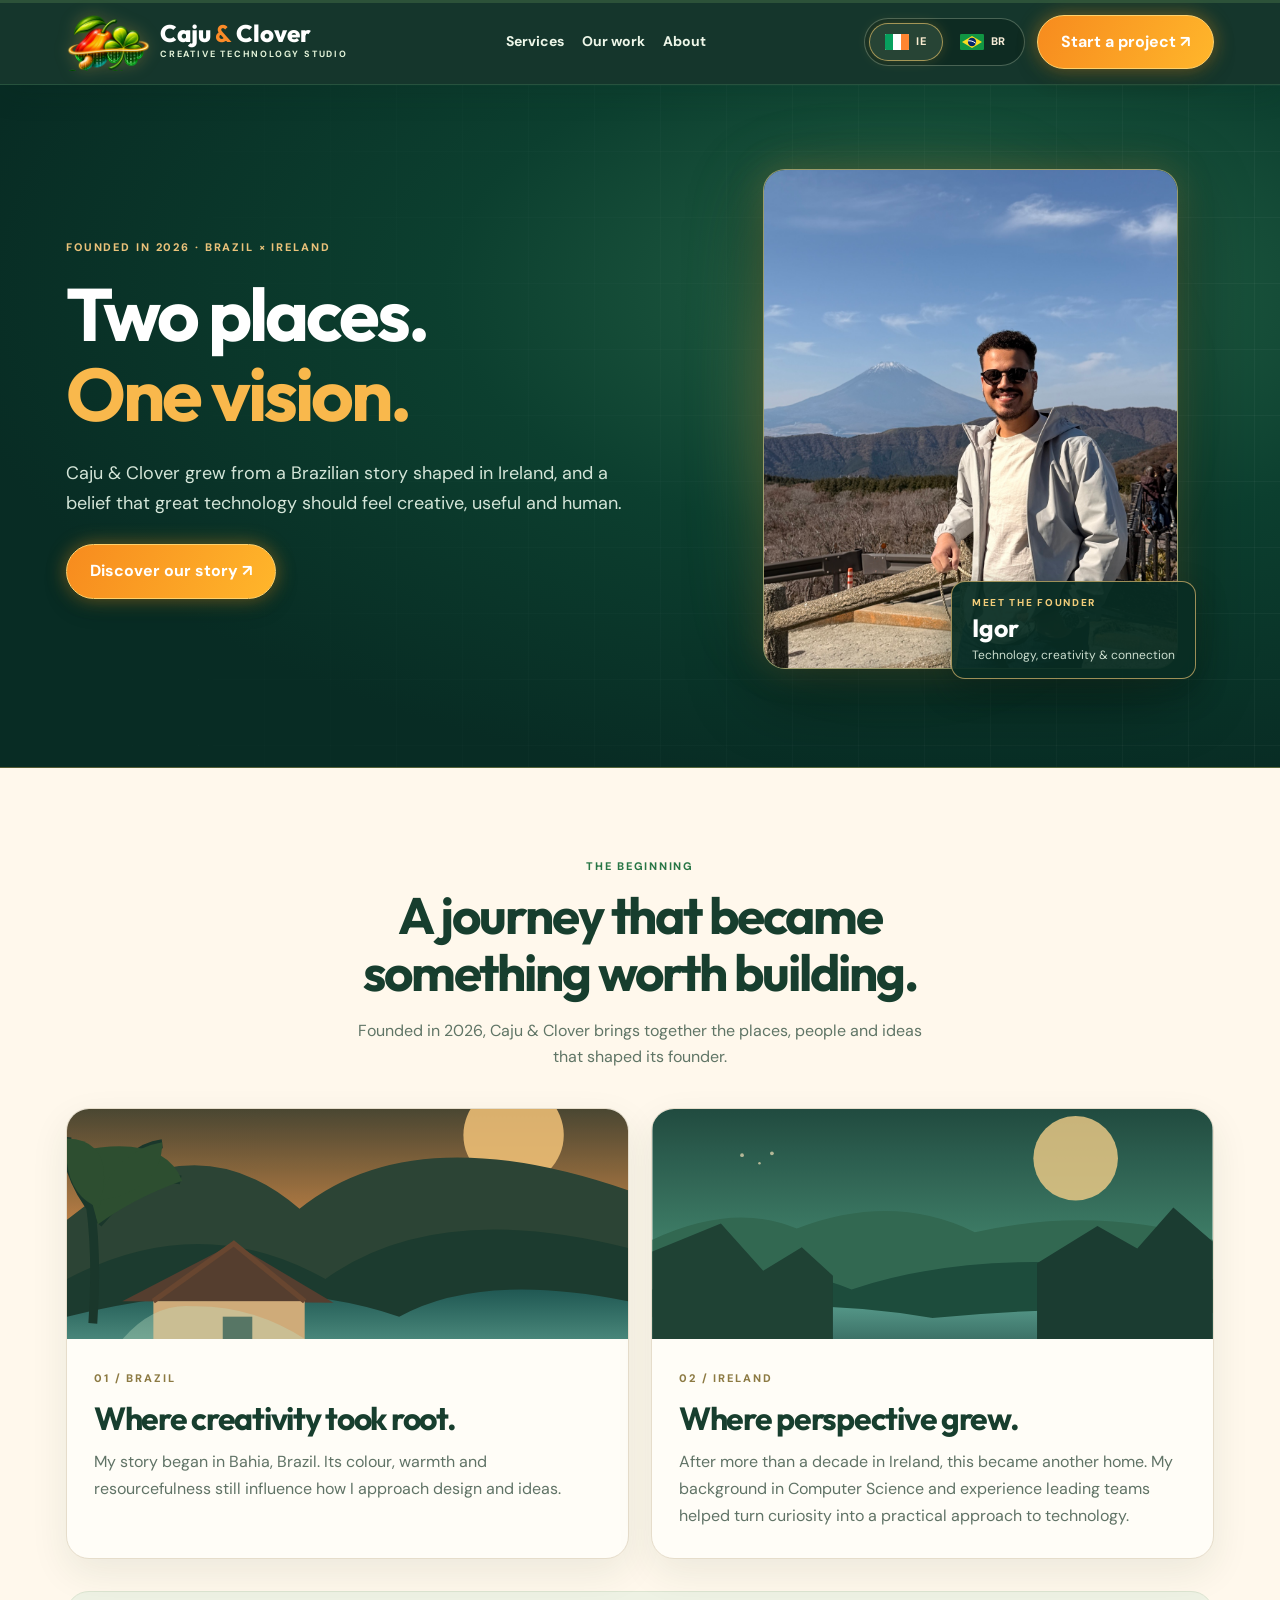
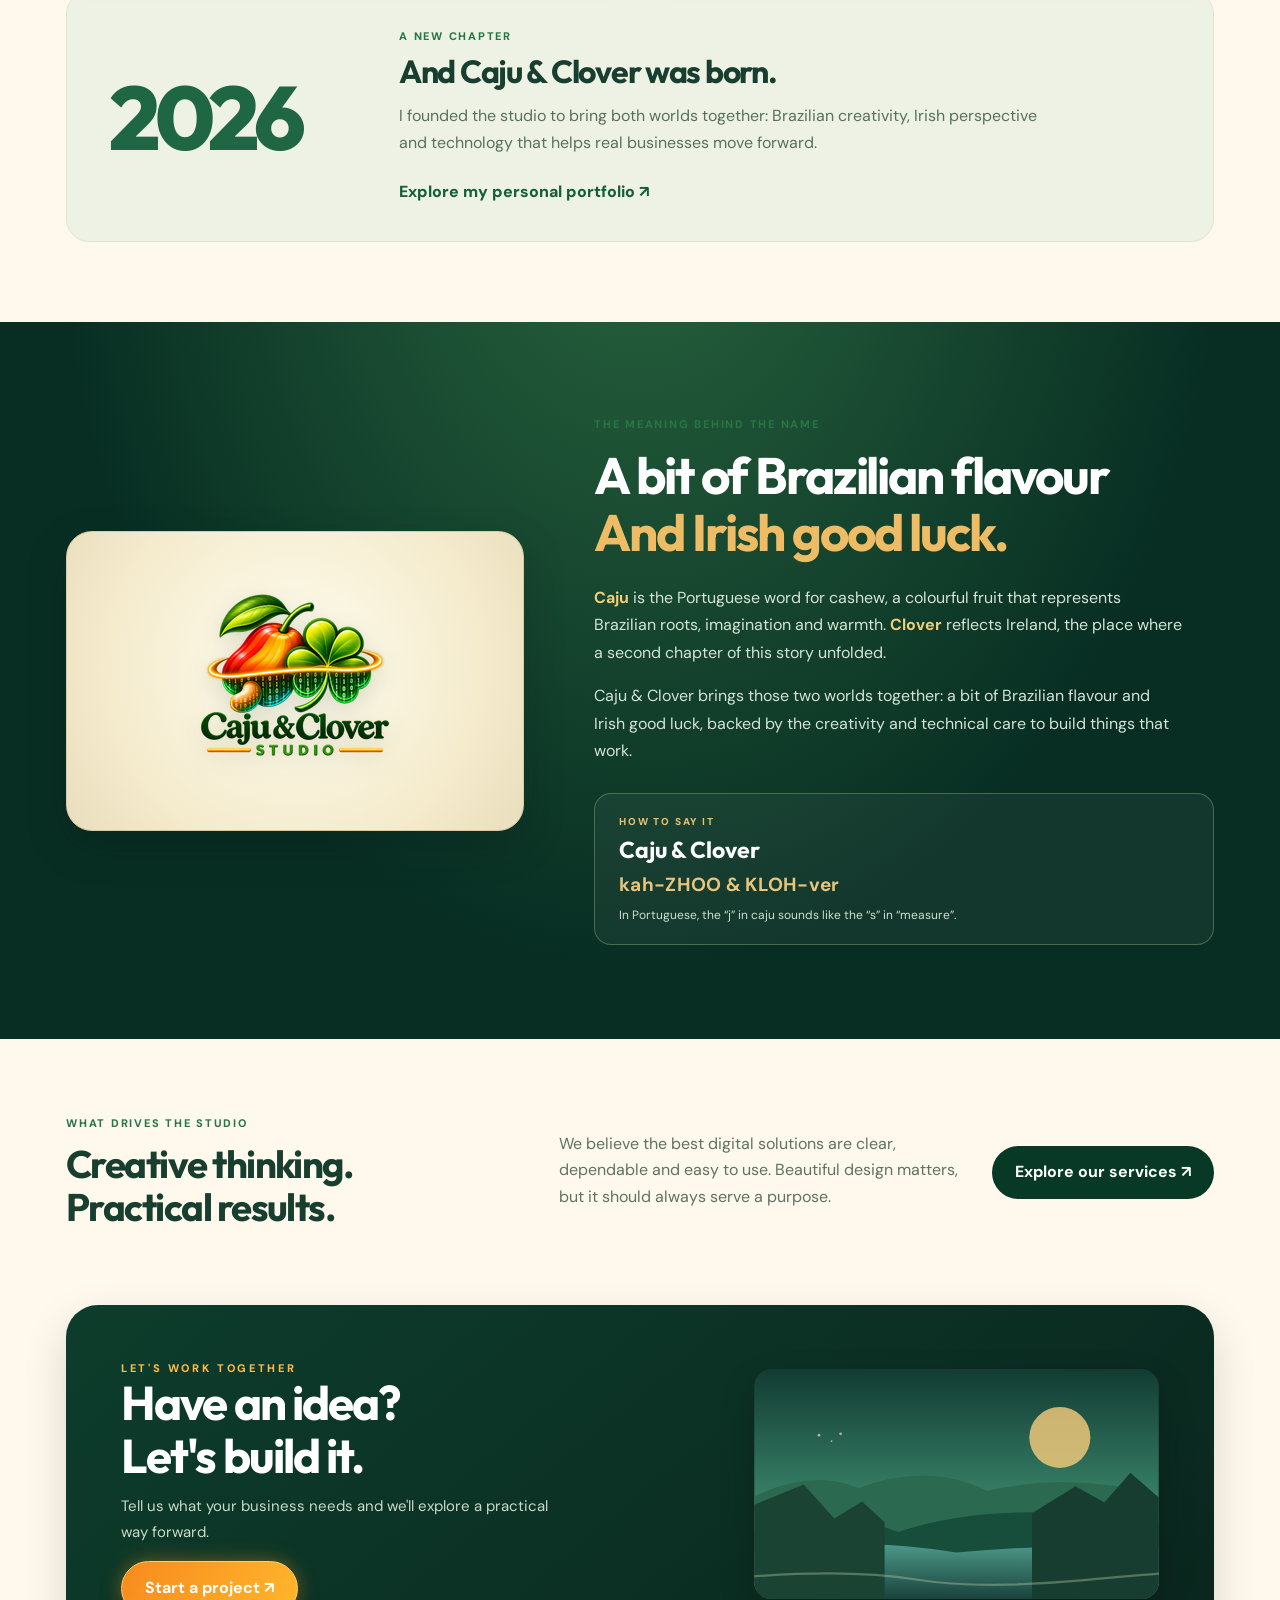
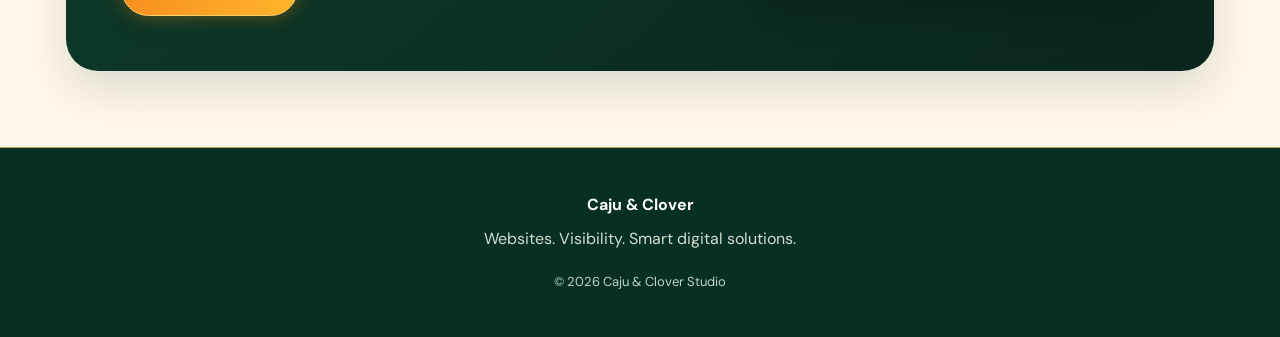
==== commit 11cf3ccb: "Replace unreliable flag emojis with SVG images and text-only fallback on about.html" ====
--- a/caju-clover-preview/about.html
+++ b/caju-clover-preview/about.html
@@ -1,4 +1,4 @@
-<!doctype html><html lang="en"><head><meta charset="UTF-8"><meta name="viewport" content="width=device-width,initial-scale=1"><title>About | Caju & Clover Studio</title><meta name="description" content="Discover the Brazilian-Irish creative technology studio behind Caju & Clover."><link rel="icon" type="image/png" href="assets/favicon.png?v=2"><link rel="apple-touch-icon" href="assets/favicon.png?v=2"><link rel="stylesheet" href="styles.css"><link rel="stylesheet" href="premium.css"><script defer src="i18n.js"></script><script defer src="script.js"></script></head><body><header><div class="progress-track"><div class="progress-bar" id="scroll-progress"></div></div><div class="nav container"><a class="logo" href="./"><img class="brand-icon" src="assets/logo-mark.png?v=2" width="82" height="55" alt="Caju & Clover logo"><span class="brand-name">Caju <b>&</b> Clover<small>CREATIVE TECHNOLOGY STUDIO</small></span></a><nav class="links"><a href="./#services">Services</a><a href="./#work">Our work</a><a href="about.html">About</a></nav><div class="nav-actions"><a class="mobile-about" href="about.html">About</a><div class="language-switch" role="group" aria-label="Website language"><button type="button" class="language-button" data-lang="en" aria-label="English (Ireland)" title="English" aria-pressed="true"><span class="flag-symbol" aria-hidden="true">🇮🇪</span><span class="language-code" aria-hidden="true">IE</span></button><button type="button" class="language-button" data-lang="pt" aria-label="Português (Brasil)" title="Português" aria-pressed="false"><span class="flag-symbol" aria-hidden="true">🇧🇷</span><span class="language-code" aria-hidden="true">BR</span></button></div><a class="pill" href="./#contact">Start a project ↗</a></div></div></header><main>
+<!doctype html><html lang="en"><head><meta charset="UTF-8"><meta name="viewport" content="width=device-width,initial-scale=1"><title>About | Caju & Clover Studio</title><meta name="description" content="Discover the Brazilian-Irish creative technology studio behind Caju & Clover."><link rel="icon" type="image/png" href="assets/favicon.png?v=2"><link rel="apple-touch-icon" href="assets/favicon.png?v=2"><link rel="stylesheet" href="styles.css"><link rel="stylesheet" href="premium.css"><script defer src="i18n.js"></script><script defer src="script.js"></script></head><body><header><div class="progress-track"><div class="progress-bar" id="scroll-progress"></div></div><div class="nav container"><a class="logo" href="./"><img class="brand-icon" src="assets/logo-mark.png?v=2" width="82" height="55" alt="Caju & Clover logo"><span class="brand-name">Caju <b>&</b> Clover<small>CREATIVE TECHNOLOGY STUDIO</small></span></a><nav class="links"><a href="./#services">Services</a><a href="./#work">Our work</a><a href="about.html">About</a></nav><div class="nav-actions"><a class="mobile-about" href="about.html">About</a><div class="language-switch" role="group" aria-label="Website language"><button type="button" class="language-button" data-lang="en" aria-label="English (Ireland)" title="English" aria-pressed="true"><img class="flag-icon" src="assets/flag-ie.svg" alt="" width="24" height="16" onerror="this.hidden=true"><span class="language-code" aria-hidden="true">IE</span></button><button type="button" class="language-button" data-lang="pt" aria-label="Português (Brasil)" title="Português" aria-pressed="false"><img class="flag-icon" src="assets/flag-br.svg" alt="" width="24" height="16" onerror="this.hidden=true"><span class="language-code" aria-hidden="true">BR</span></button></div><a class="pill" href="./#contact">Start a project ↗</a></div></div></header><main>
 <section class="about-hero founder-hero"><div class="container founder-hero-grid">
   <div class="founder-hero-copy"><div class="eyebrow">FOUNDED IN 2026 · BRAZIL × IRELAND</div>
     <h1>Two places.<br><span class="gold-word">One vision.</span></h1>
--- a/caju-clover-preview/premium.css
+++ b/caju-clover-preview/premium.css
@@ -234,3 +234,36 @@
 @media(max-width:1000px){.services .service-flip{height:350px;min-height:350px}}
 @media(max-width:600px){.services .service-flip{height:320px;min-height:320px}.service-flip .service-back{padding:42px 23px 20px}.service-flip .service-back h3{font-size:20px}.service-flip .service-back p{font-size:14px;line-height:1.58}}
 @media(max-width:380px){.services .service-flip{height:355px;min-height:355px}}
+
+
+/* Consistent desktop and mobile language controls */
+header .nav{gap:16px}
+header .nav>.logo{flex:0 1 auto;min-width:0}
+header .nav-actions{display:flex!important;flex:0 0 auto;align-items:center;gap:12px}
+header .language-switch{display:inline-flex!important;visibility:visible!important;align-items:center;gap:3px;flex:0 0 auto}
+header .language-button{display:inline-flex!important;align-items:center;justify-content:center;gap:7px;min-width:74px;min-height:38px;padding:6px 9px;white-space:nowrap}
+header .flag-symbol{display:inline-block;font-family:"Apple Color Emoji","Segoe UI Emoji","Noto Color Emoji",sans-serif;font-size:20px;line-height:1;opacity:1;filter:none}
+header .language-code{font-size:11px;font-weight:800;letter-spacing:.06em;color:#f8ecd4}
+header .links{flex:1 1 auto;justify-content:center;gap:18px}
+footer .container.footer-centered{display:flex;flex-direction:column;align-items:center;justify-content:center;text-align:center;gap:0;max-width:900px}
+footer .footer-content{display:flex;flex-direction:column;align-items:center;gap:0;width:100%}
+footer .footer-content p{margin:9px 0 0;text-align:center}
+footer .footer-copyright{font-size:13px;color:#bfd3c3;margin-top:20px!important}
+@media(min-width:701px) and (max-width:1170px){
+  header .nav-actions>.pill{display:none}
+  header .links{gap:13px;font-size:12px}
+  header .language-button{min-width:65px;padding:6px}
+}
+@media(max-width:700px){
+  header .links{display:none}
+  header .nav-actions>.pill{display:none}
+  header .language-switch{display:inline-flex!important}
+  header .language-button{min-width:32px;min-height:33px;padding:4px}
+  header .language-code{display:none}
+  header .flag-symbol{font-size:19px}
+  footer .container.footer-centered{align-items:center}
+}
+@media(max-width:440px){
+  header .language-button{min-width:28px;min-height:29px;padding:2px}
+  header .flag-symbol{font-size:17px}
+}
